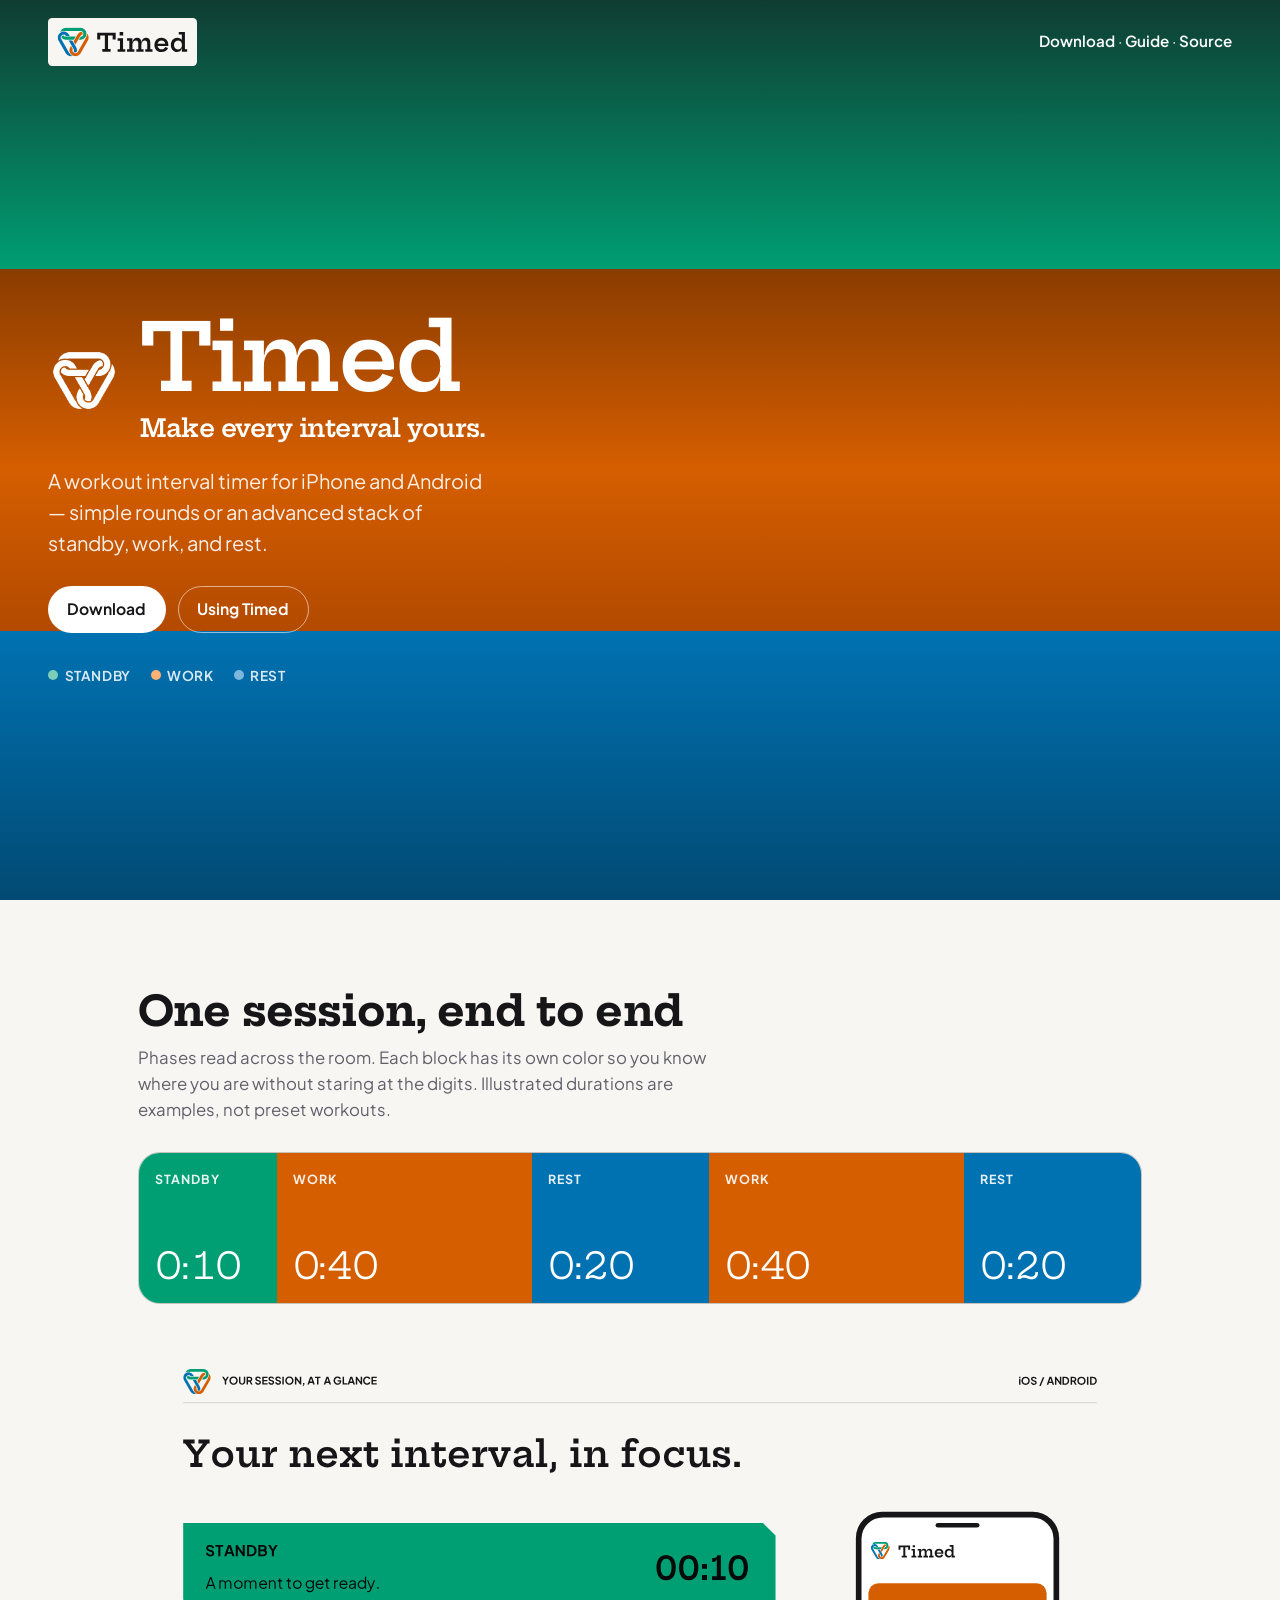
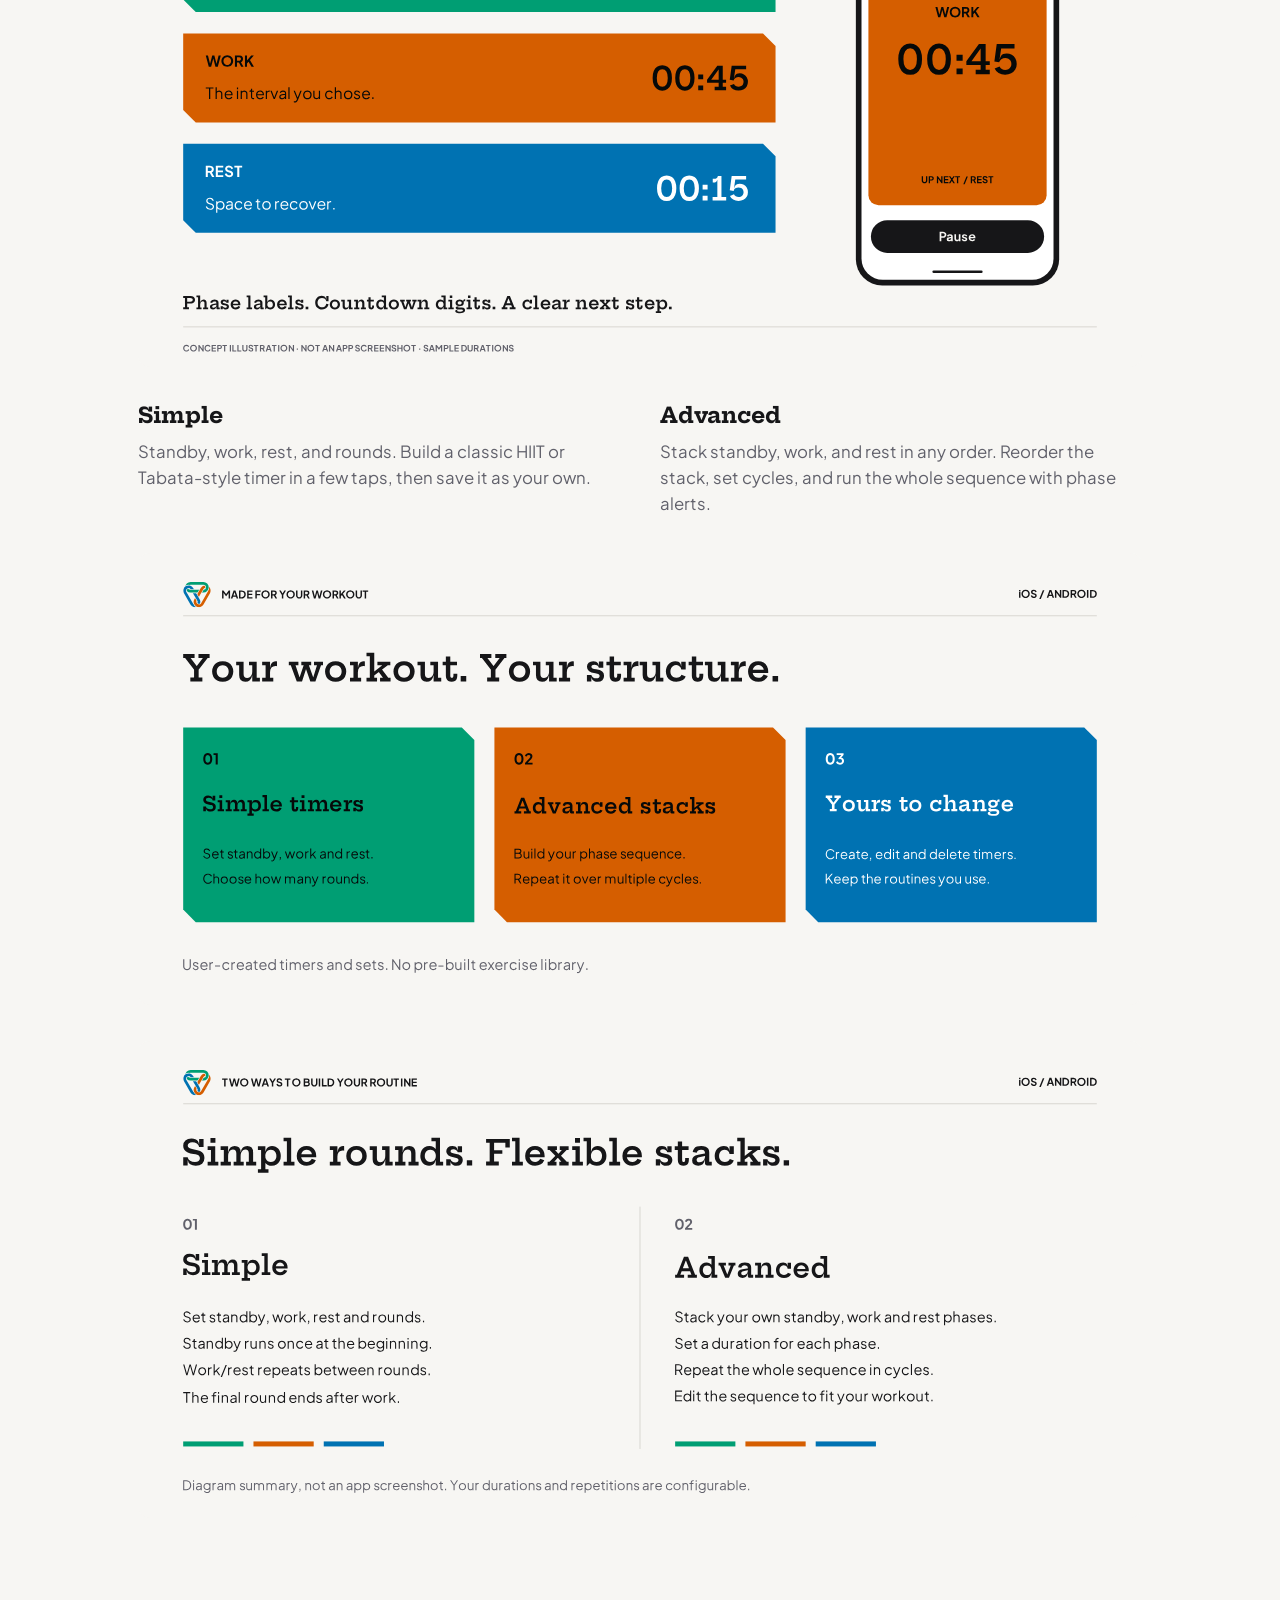
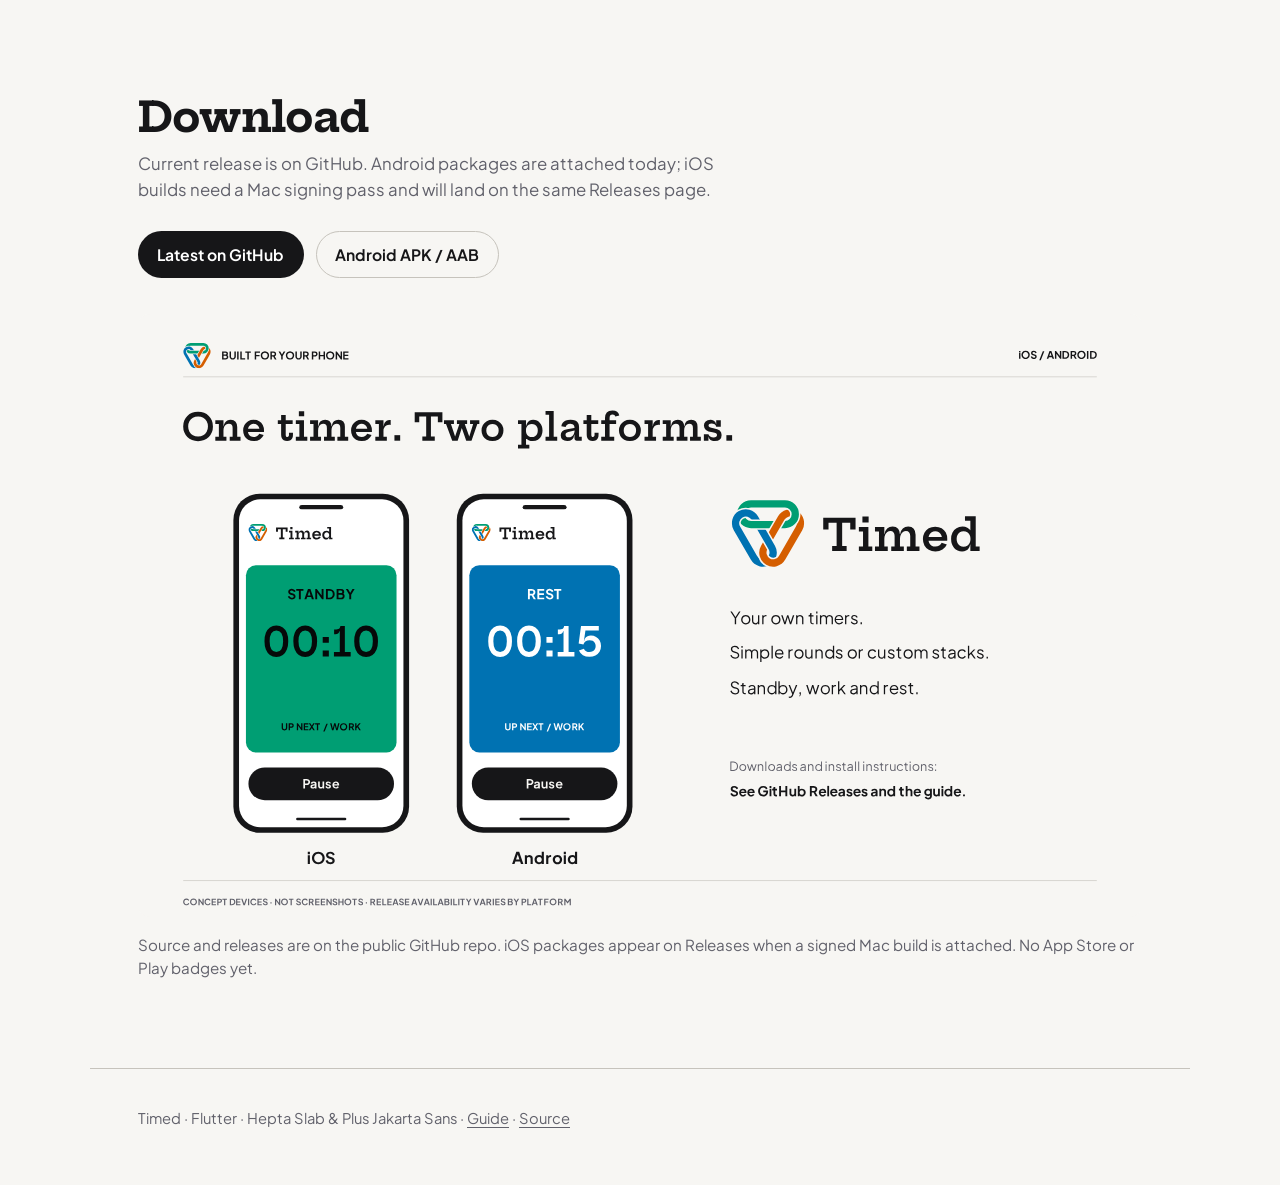
==== docs/index.html @ ea2c7af7 "Expand README and Pages with new session, run, and platform graphics. Refresh brand package assets a" ====
<!DOCTYPE html>
<html lang="en">
<head>
  <meta charset="utf-8" />
  <meta name="viewport" content="width=device-width, initial-scale=1" />
  <title>Timed — Workout interval timer</title>
  <meta name="description" content="Timed is a workout interval timer for iOS and Android. Simple and advanced timers with stacked standby, work, and rest — plus alert sounds." />
  <meta property="og:title" content="Timed — Workout interval timer" />
  <meta property="og:description" content="Make every interval yours. Simple and advanced interval timers with standby, work, and rest." />
  <meta property="og:type" content="website" />
  <meta property="og:url" content="https://nuclearfessel.github.io/Timed/" />
  <meta property="og:image" content="https://nuclearfessel.github.io/Timed/assets/timed/Graphics/social-card-light.png" />
  <meta name="twitter:card" content="summary_large_image" />
  <link rel="icon" href="assets/timed/Web/favicon.ico" sizes="any" />
  <link rel="icon" type="image/png" sizes="32x32" href="assets/timed/Web/favicon-32.png" />
  <link rel="icon" type="image/png" sizes="16x16" href="assets/timed/Web/favicon-16.png" />
  <link rel="apple-touch-icon" href="assets/timed/Web/favicon-180.png" />
  <link rel="preconnect" href="https://fonts.googleapis.com" />
  <link rel="preconnect" href="https://fonts.gstatic.com" crossorigin />
  <link href="https://fonts.googleapis.com/css2?family=Hepta+Slab:wght@500;600;700&family=Plus+Jakarta+Sans:wght@400;500;600;700&display=swap" rel="stylesheet" />
  <link rel="stylesheet" href="site.css" />
</head>
<body>
  <a class="skip" href="#main">Skip to content</a>

  <header class="hero" id="top">
    <div class="hero-bands" aria-hidden="true">
      <span class="standby"></span>
      <span class="work"></span>
      <span class="rest"></span>
    </div>

    <div class="topbar">
      <a class="timed-header-brand" href="./" aria-label="Timed home">
        <img src="assets/timed/Web/header-logo-on-color.svg" alt="Timed" width="160" height="48" />
      </a>
      <nav aria-label="Site">
        <a href="#download-heading">Download</a>
        &nbsp;·&nbsp;
        <a href="guide.html">Guide</a>
        &nbsp;·&nbsp;
        <a href="https://github.com/nuclearfessel/Timed">Source</a>
      </nav>
    </div>

    <div class="hero-core" id="main">
      <div class="hero-identity">
        <img class="hero-mark" src="assets/timed/Brand/timed-mark-white.png" alt="" width="72" height="72" />
        <div>
          <h1>Timed</h1>
          <p class="hero-tagline">Make every interval yours.</p>
        </div>
      </div>
      <p>A workout interval timer for iPhone and Android — simple rounds or an advanced stack of standby, work, and rest.</p>
      <div class="cta-row">
        <a class="btn btn-primary" href="https://github.com/nuclearfessel/Timed/releases/latest">Download</a>
        <a class="btn btn-ghost" href="guide.html">Using Timed</a>
      </div>
      <div class="phase-legend" aria-label="Phase colors">
        <span><i class="standby"></i>Standby</span>
        <span><i class="work"></i>Work</span>
        <span><i class="rest"></i>Rest</span>
      </div>
    </div>
  </header>

  <section class="section" aria-labelledby="session-heading">
    <h2 id="session-heading">One session, end to end</h2>
    <p class="lede">Phases read across the room. Each block has its own color so you know where you are without staring at the digits. Illustrated durations are examples, not preset workouts.</p>

    <div class="session-strip" role="img" aria-label="Example session: standby, work, rest, work, rest">
      <div class="standby">
        <span class="label">Standby</span>
        <span class="digits">0:10</span>
      </div>
      <div class="work">
        <span class="label">Work</span>
        <span class="digits">0:40</span>
      </div>
      <div class="rest">
        <span class="label">Rest</span>
        <span class="digits">0:20</span>
      </div>
      <div class="work">
        <span class="label">Work</span>
        <span class="digits">0:40</span>
      </div>
      <div class="rest">
        <span class="label">Rest</span>
        <span class="digits">0:20</span>
      </div>
    </div>

    <figure class="brand-figure">
      <picture>
        <source media="(prefers-color-scheme: dark)" srcset="assets/timed/Graphics/session-overview-dark.svg" />
        <img src="assets/timed/Graphics/session-overview-light.svg" alt="Illustrated standby, work and rest phases with a conceptual timer screen, not a screenshot." width="1600" height="900" />
      </picture>
    </figure>

    <div class="modes">
      <div>
        <h3>Simple</h3>
        <p>Standby, work, rest, and rounds. Build a classic HIIT or Tabata-style timer in a few taps, then save it as your own.</p>
      </div>
      <div>
        <h3>Advanced</h3>
        <p>Stack standby, work, and rest in any order. Reorder the stack, set cycles, and run the whole sequence with phase alerts.</p>
      </div>
    </div>

    <figure class="brand-figure">
      <picture>
        <source media="(prefers-color-scheme: dark)" srcset="assets/timed/Graphics/features-dark.svg" />
        <img src="assets/timed/Graphics/features-light.svg" alt="Simple timers, advanced stacks and user-created routines." width="1600" height="900" />
      </picture>
    </figure>

    <figure class="brand-figure">
      <picture>
        <source media="(prefers-color-scheme: dark)" srcset="assets/timed/Graphics/timer-types-dark.svg" />
        <img src="assets/timed/Graphics/timer-types-light.svg" alt="Simple rounds compared with flexible advanced phase stacks." width="1600" height="900" />
      </picture>
    </figure>
  </section>

  <section class="section" aria-labelledby="download-heading">
    <h2 id="download-heading">Download</h2>
    <p class="lede">Current release is on GitHub. Android packages are attached today; iOS builds need a Mac signing pass and will land on the same Releases page.</p>
    <div class="download-row">
      <a class="btn btn-ink" href="https://github.com/nuclearfessel/Timed/releases/latest">Latest on GitHub</a>
      <a class="btn btn-line" href="https://github.com/nuclearfessel/Timed/releases/latest">Android APK / AAB</a>
    </div>
    <figure class="brand-figure">
      <picture>
        <source media="(prefers-color-scheme: dark)" srcset="assets/timed/Graphics/mobile-platforms-dark.svg" />
        <img src="assets/timed/Graphics/mobile-platforms-light.svg" alt="Conceptual iOS and Android devices, not app screenshots or store badges." width="1600" height="900" />
      </picture>
    </figure>
    <p class="note">Source and releases are on the public GitHub repo. iOS packages appear on Releases when a signed Mac build is attached. No App Store or Play badges yet.</p>
  </section>

  <footer class="site-foot">
    <p>
      Timed · Flutter · Hepta Slab &amp; Plus Jakarta Sans ·
      <a href="guide.html">Guide</a> ·
      <a href="https://github.com/nuclearfessel/Timed">Source</a>
    </p>
  </footer>

  <a href="#top" id="back-to-top" class="back-to-top" hidden>Back to top</a>
  <script src="back-to-top.js" defer></script>
</body>
</html>
---- docs/site.css ----
:root {
  --bg: #f7f6f3;
  --ink: #161618;
  --mute: #61616b;
  --line: #c6c3bc;
  --paper: #ffffff;
  --standby: #009e73;
  --work: #d55e00;
  --rest: #0072b2;
  --band: 4.5rem;
  --font-display: "Hepta Slab", Georgia, serif;
  --font-body: "Plus Jakarta Sans", system-ui, sans-serif;
}

*,
*::before,
*::after {
  box-sizing: border-box;
}

html {
  scroll-behavior: smooth;
}

body {
  margin: 0;
  background: var(--bg);
  color: var(--ink);
  font-family: var(--font-body);
  font-size: 1.05rem;
  line-height: 1.55;
  -webkit-font-smoothing: antialiased;
}

a {
  color: var(--work);
  text-decoration-thickness: 1px;
  text-underline-offset: 0.18em;
}

a:hover {
  color: var(--ink);
}

img {
  max-width: 100%;
  display: block;
}

.skip {
  position: absolute;
  left: -999px;
  top: 0;
}

.skip:focus {
  left: 1rem;
  top: 1rem;
  z-index: 20;
  background: var(--paper);
  padding: 0.5rem 0.75rem;
}

/* —— Landing: phase-band hero (not card grids, not numbered steps) —— */

.hero {
  min-height: 100svh;
  display: grid;
  grid-template-rows: auto 1fr;
  position: relative;
  isolation: isolate;
  overflow: hidden;
}

.hero-bands {
  position: absolute;
  inset: 0;
  z-index: -1;
  display: grid;
  grid-template-rows: 1fr 1.35fr 1fr;
}

.hero-bands span {
  display: block;
}

.hero-bands .standby {
  background: linear-gradient(180deg, #0f3d32 0%, var(--standby) 100%);
}

.hero-bands .work {
  background: linear-gradient(180deg, #8a3c00 0%, var(--work) 55%, #b34a00 100%);
}

.hero-bands .rest {
  background: linear-gradient(180deg, var(--rest) 0%, #024a73 100%);
}

/* Shared site chrome — same size and top inset on home + guide */
.topbar {
  display: flex;
  align-items: center;
  justify-content: space-between;
  gap: 1rem;
  box-sizing: border-box;
  min-height: 3.75rem;
  padding: 1.1rem clamp(1.25rem, 4vw, 3rem);
  color: #fff;
}

.topbar a {
  color: #fff;
  text-decoration: none;
  font-family: var(--font-body);
  font-weight: 600;
  font-size: 0.95rem;
  line-height: 1.2;
}

.topbar a:hover {
  text-decoration: underline;
  color: #fff;
}

.topbar nav {
  display: flex;
  align-items: center;
  gap: 0;
  font-size: 0.95rem;
  line-height: 1.2;
}

.brand-mark {
  font-family: var(--font-display);
  font-weight: 600;
  font-size: 1.35rem;
  line-height: 1.2;
  letter-spacing: -0.02em;
}

.timed-header-brand {
  display: inline-flex;
  flex-shrink: 0;
  color: inherit;
  text-decoration: none;
}

.timed-header-brand img {
  display: block;
  height: 48px;
  width: auto;
  max-width: min(52vw, 200px);
}

.timed-header-brand:hover {
  text-decoration: none;
  opacity: 1;
}

.hero-core {
  display: flex;
  flex-direction: column;
  justify-content: center;
  padding: clamp(2rem, 8vh, 5rem) clamp(1.25rem, 4vw, 3rem) 3.5rem;
  color: #fff;
  max-width: 44rem;
}

.hero-identity {
  display: flex;
  align-items: center;
  gap: 1rem 1.25rem;
  flex-wrap: wrap;
}

.hero-mark {
  width: clamp(3.5rem, 10vw, 4.5rem);
  height: auto;
  flex-shrink: 0;
}

.hero-core h1 {
  margin: 0;
  font-family: var(--font-display);
  font-weight: 600;
  font-size: clamp(3.2rem, 11vw, 5.8rem);
  line-height: 0.95;
  letter-spacing: -0.03em;
}

.hero-tagline {
  margin: 0.45rem 0 0 !important;
  font-family: var(--font-display);
  font-weight: 600;
  font-size: clamp(1.15rem, 2.8vw, 1.55rem) !important;
  letter-spacing: -0.02em;
  color: #fff !important;
  max-width: none !important;
}

.hero-core > p {
  margin: 1.1rem 0 0;
  font-size: clamp(1.05rem, 2.4vw, 1.25rem);
  max-width: 28rem;
  color: rgba(255, 255, 255, 0.9);
}

.brand-figure {
  margin: 2.25rem 0 0;
  padding: 0;
}

.brand-figure img {
  width: 100%;
  height: auto;
  border-radius: 12px;
}

.cta-row {
  display: flex;
  flex-wrap: wrap;
  gap: 0.75rem;
  margin-top: 1.75rem;
}

.btn {
  display: inline-flex;
  align-items: center;
  justify-content: center;
  min-height: 2.85rem;
  padding: 0.65rem 1.15rem;
  border-radius: 999px;
  border: 1.5px solid transparent;
  font-family: var(--font-body);
  font-weight: 650;
  font-size: 0.98rem;
  text-decoration: none;
  cursor: pointer;
}

.btn-primary {
  background: #fff;
  color: var(--ink);
}

.btn-primary:hover {
  background: #f0eeea;
  color: var(--ink);
}

.btn-ghost {
  background: transparent;
  color: #fff;
  border-color: rgba(255, 255, 255, 0.55);
}

.btn-ghost:hover {
  background: rgba(255, 255, 255, 0.12);
  color: #fff;
}

.phase-legend {
  display: flex;
  flex-wrap: wrap;
  gap: 0.85rem 1.25rem;
  margin-top: 2rem;
  font-size: 0.85rem;
  letter-spacing: 0.04em;
  text-transform: uppercase;
  font-weight: 650;
  color: rgba(255, 255, 255, 0.85);
}

.phase-legend i {
  display: inline-block;
  width: 0.65rem;
  height: 0.65rem;
  border-radius: 999px;
  margin-right: 0.4rem;
  vertical-align: 0.05em;
}

.phase-legend .standby {
  background: #7dceb8;
}

.phase-legend .work {
  background: #ffb074;
}

.phase-legend .rest {
  background: #7eb7de;
}

/* —— Session strip (one composition, not cards) —— */

.section {
  padding: clamp(3rem, 8vw, 5.5rem) clamp(1.25rem, 4vw, 3rem);
  max-width: 1100px;
  margin: 0 auto;
}

.section h2 {
  margin: 0 0 0.6rem;
  font-family: var(--font-display);
  font-size: clamp(1.8rem, 4vw, 2.6rem);
  letter-spacing: -0.02em;
  line-height: 1.15;
}

.section .lede {
  margin: 0 0 1.75rem;
  color: var(--mute);
  max-width: 36rem;
}

.session-strip {
  display: grid;
  grid-template-columns: 0.7fr 1.3fr 0.9fr 1.3fr 0.9fr;
  min-height: 9.5rem;
  border-radius: 1.35rem;
  overflow: hidden;
  border: 1px solid var(--line);
}

.session-strip > div {
  padding: 1.1rem 1rem;
  color: #fff;
  display: flex;
  flex-direction: column;
  justify-content: space-between;
  gap: 1rem;
}

.session-strip .label {
  font-size: 0.78rem;
  letter-spacing: 0.08em;
  text-transform: uppercase;
  font-weight: 700;
  opacity: 0.9;
}

.session-strip .digits {
  font-family: var(--font-display);
  font-size: clamp(1.6rem, 4vw, 2.3rem);
  font-variant-numeric: tabular-nums;
  letter-spacing: -0.03em;
  line-height: 1;
}

.session-strip .standby {
  background: var(--standby);
}

.session-strip .work {
  background: var(--work);
}

.session-strip .rest {
  background: var(--rest);
}

.modes {
  display: grid;
  gap: 1.25rem;
  margin-top: 2rem;
}

@media (min-width: 800px) {
  .modes {
    grid-template-columns: 1fr 1fr;
    gap: 2.5rem;
  }
}

.modes h3 {
  margin: 0 0 0.4rem;
  font-family: var(--font-display);
  font-size: 1.35rem;
}

.modes p {
  margin: 0;
  color: var(--mute);
}

.download-row {
  display: flex;
  flex-wrap: wrap;
  gap: 0.75rem;
  margin-top: 1.25rem;
}

.btn-ink {
  background: var(--ink);
  color: #fff;
}

.btn-ink:hover {
  background: #2a2a30;
  color: #fff;
}

.btn-line {
  background: transparent;
  color: var(--ink);
  border-color: var(--line);
}

.btn-line:hover {
  border-color: var(--ink);
  color: var(--ink);
}

.note {
  margin: 1rem 0 0;
  color: var(--mute);
  font-size: 0.95rem;
}

footer.site-foot {
  border-top: 1px solid var(--line);
  padding: 1.5rem clamp(1.25rem, 4vw, 3rem) 2.5rem;
  color: var(--mute);
  font-size: 0.92rem;
  max-width: 1100px;
  margin: 0 auto;
}

footer.site-foot a {
  color: var(--mute);
}

footer.site-foot a:hover {
  color: var(--ink);
}

@media (max-width: 720px) {
  .session-strip {
    grid-template-columns: 1fr;
  }
}

/* —— Guide —— */

.guide-page {
  background:
    radial-gradient(ellipse 80% 40% at 10% 20%, color-mix(in srgb, var(--standby) 12%, transparent), transparent 60%),
    radial-gradient(ellipse 70% 35% at 90% 55%, color-mix(in srgb, var(--work) 10%, transparent), transparent 55%),
    radial-gradient(ellipse 60% 30% at 20% 90%, color-mix(in srgb, var(--rest) 12%, transparent), transparent 50%),
    var(--bg);
}

.guide-hero {
  position: relative;
  isolation: isolate;
  overflow: hidden;
  color: #fff;
  min-height: clamp(16rem, 38vh, 22rem);
  display: grid;
  grid-template-rows: auto 1fr;
}

.guide-hero-bands {
  position: absolute;
  inset: 0;
  z-index: -1;
  display: grid;
  grid-template-columns: 1fr 1.25fr 1fr;
}

.guide-hero-bands span {
  display: block;
}

.guide-hero-bands .standby {
  background: linear-gradient(180deg, #0f3d32 0%, var(--standby) 100%);
}

.guide-hero-bands .work {
  background: linear-gradient(180deg, #8a3c00 0%, var(--work) 55%, #b34a00 100%);
}

.guide-hero-bands .rest {
  background: linear-gradient(180deg, var(--rest) 0%, #024a73 100%);
}

.guide-hero-core {
  display: flex;
  flex-direction: column;
  align-items: center;
  justify-content: flex-end;
  text-align: center;
  padding: 1.5rem clamp(1.25rem, 4vw, 3rem) 2.25rem;
  width: 100%;
}

.guide-kicker {
  margin: 0 0 0.35rem;
  font-size: 0.8rem;
  letter-spacing: 0.12em;
  text-transform: uppercase;
  font-weight: 700;
  color: rgba(255, 255, 255, 0.8);
}

.guide-hero-core h1 {
  margin: 0;
  font-family: var(--font-display);
  font-size: clamp(2.4rem, 7vw, 3.6rem);
  letter-spacing: -0.03em;
  line-height: 1.05;
}

.guide-hero-core > p {
  margin: 0.75rem auto 0;
  color: rgba(255, 255, 255, 0.9);
  font-size: 1.05rem;
  max-width: 34rem;
}

.guide-hero-core .phase-legend {
  margin-top: 1.25rem;
  justify-content: center;
}

.guide-wrap {
  max-width: 42rem;
  margin: 0 auto;
  padding: 1.75rem clamp(1.25rem, 4vw, 2rem) 4rem;
}

.jump {
  display: flex;
  flex-wrap: wrap;
  gap: 0.5rem;
  margin: 0 0 2rem;
}

.jump a {
  text-decoration: none;
  border: 1.5px solid transparent;
  border-radius: 999px;
  padding: 0.4rem 0.85rem;
  font-size: 0.88rem;
  font-weight: 650;
  color: #fff;
}

.jump-standby {
  background: var(--standby);
}

.jump-work {
  background: var(--work);
}

.jump-rest {
  background: var(--rest);
}

.jump a:hover {
  filter: brightness(1.08);
  color: #fff;
  box-shadow: 0 6px 18px color-mix(in srgb, currentColor 25%, transparent);
}

.guide-wrap section {
  margin: 0 0 1.5rem;
  padding: 1.15rem 1.2rem 1.25rem 1.15rem;
  border-radius: 1.15rem;
  border: 1px solid var(--line);
  border-left-width: 6px;
  background: color-mix(in srgb, var(--paper) 86%, transparent);
  box-shadow: 0 10px 28px color-mix(in srgb, var(--ink) 4%, transparent);
}

.guide-wrap section.standby {
  border-left-color: var(--standby);
  background:
    linear-gradient(135deg, color-mix(in srgb, var(--standby) 10%, transparent), transparent 42%),
    color-mix(in srgb, var(--paper) 90%, transparent);
}

.guide-wrap section.work {
  border-left-color: var(--work);
  background:
    linear-gradient(135deg, color-mix(in srgb, var(--work) 11%, transparent), transparent 42%),
    color-mix(in srgb, var(--paper) 90%, transparent);
}

.guide-wrap section.rest {
  border-left-color: var(--rest);
  background:
    linear-gradient(135deg, color-mix(in srgb, var(--rest) 11%, transparent), transparent 42%),
    color-mix(in srgb, var(--paper) 90%, transparent);
}

.section-phase {
  margin: 0 0 0.35rem;
  font-size: 0.72rem;
  letter-spacing: 0.14em;
  text-transform: uppercase;
  font-weight: 750;
}

.guide-wrap section.standby .section-phase {
  color: var(--standby);
}

.guide-wrap section.work .section-phase {
  color: var(--work);
}

.guide-wrap section.rest .section-phase {
  color: var(--rest);
}

.guide-wrap h2 {
  margin: 0 0 0.65rem;
  font-family: var(--font-display);
  font-size: 1.65rem;
  letter-spacing: -0.02em;
}

.guide-wrap h3 {
  margin: 1.35rem 0 0.45rem;
  font-family: var(--font-display);
  font-size: 1.15rem;
}

.guide-wrap p,
.guide-wrap li {
  color: color-mix(in srgb, var(--ink) 88%, var(--mute));
}

.guide-wrap ol,
.guide-wrap ul {
  padding-left: 1.2rem;
}

.guide-wrap li + li {
  margin-top: 0.35rem;
}

.phase-list {
  list-style: none;
  padding-left: 0;
}

.phase-list li {
  display: flex;
  align-items: flex-start;
  gap: 0.55rem;
}

.swatch {
  width: 0.7rem;
  height: 0.7rem;
  border-radius: 999px;
  margin-top: 0.45rem;
  flex: 0 0 auto;
}

.swatch.standby {
  background: var(--standby);
}

.swatch.work {
  background: var(--work);
}

.swatch.rest {
  background: var(--rest);
}

.mini-strip {
  display: grid;
  grid-template-columns: repeat(4, 1fr);
  gap: 0.4rem;
  margin-top: 1.1rem;
}

.mini-strip span {
  display: flex;
  align-items: center;
  justify-content: center;
  min-height: 2.6rem;
  border-radius: 999px;
  color: #fff;
  font-size: 0.78rem;
  font-weight: 700;
  letter-spacing: 0.04em;
  text-transform: uppercase;
}

.mini-strip .standby {
  background: var(--standby);
}

.mini-strip .work {
  background: var(--work);
}

.mini-strip .rest {
  background: var(--rest);
}

.guide-wrap code {
  font-family: ui-monospace, SFMono-Regular, Menlo, Consolas, monospace;
  font-size: 0.92em;
  background: color-mix(in srgb, var(--paper) 70%, var(--line));
  padding: 0.1em 0.35em;
  border-radius: 0.3em;
}

.guide-foot {
  border-top-color: color-mix(in srgb, var(--work) 25%, var(--line));
}

/* —— Back to top (home + guide) —— */

.back-to-top {
  position: fixed;
  right: 1.25rem;
  bottom: 1.25rem;
  z-index: 1000;
  display: none;
  align-items: center;
  justify-content: center;
  min-height: 2.85rem;
  max-width: calc(100vw - 2rem);
  padding: 0.6rem 1.05rem;
  border: 2px solid var(--work);
  border-radius: 999px;
  background: var(--ink);
  color: #fff;
  text-decoration: none;
  font-family: var(--font-body);
  font-size: 0.88rem;
  font-weight: 700;
  letter-spacing: 0.02em;
  white-space: nowrap;
  box-shadow: 0 10px 28px rgba(22, 22, 24, 0.28);
}

.back-to-top[hidden] {
  display: none !important;
}

.back-to-top.is-visible {
  display: inline-flex;
}

.back-to-top:hover,
.back-to-top:focus-visible {
  background: var(--work);
  border-color: var(--work);
  color: #fff;
}

@media (max-width: 560px) {
  .guide-hero-bands {
    grid-template-columns: 1fr;
    grid-template-rows: 1fr 1.2fr 1fr;
  }

  .mini-strip {
    grid-template-columns: 1fr 1fr;
  }
}

@media (prefers-reduced-motion: reduce) {
  html {
    scroll-behavior: auto;
  }
}
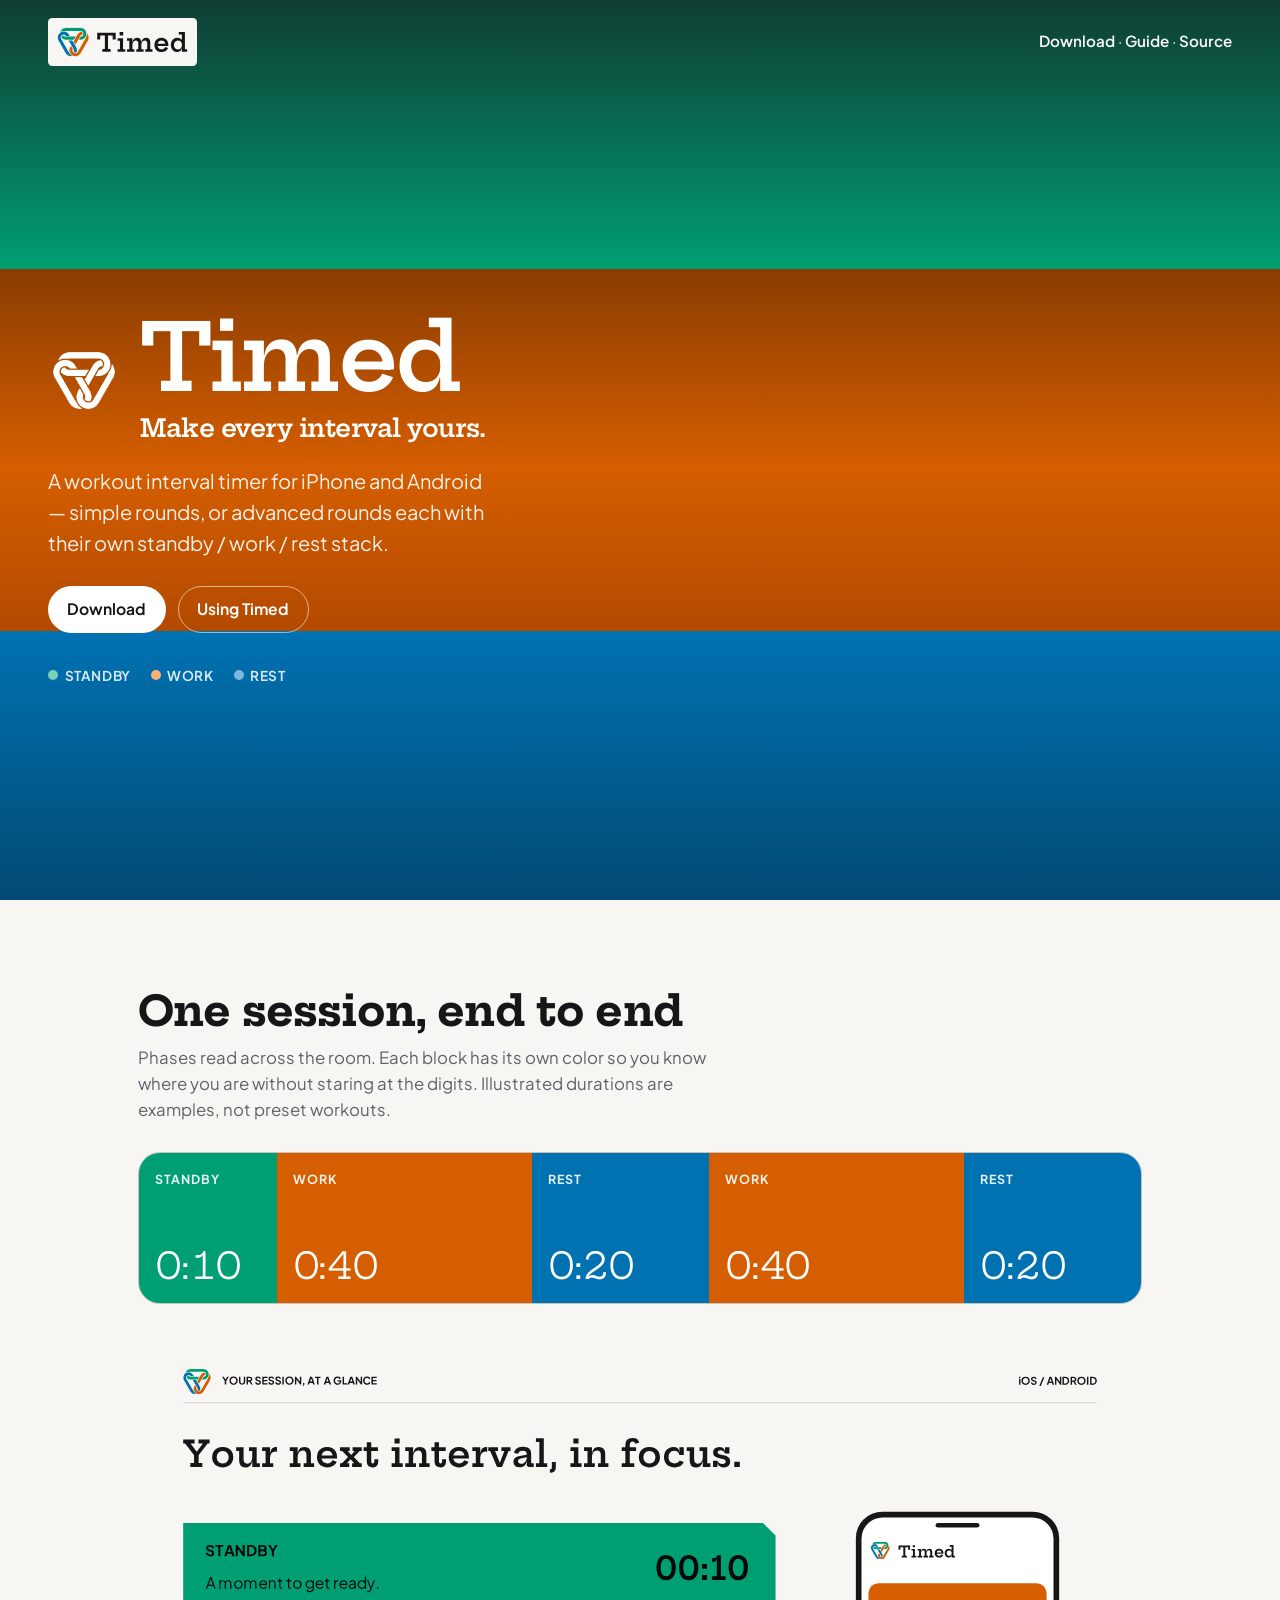
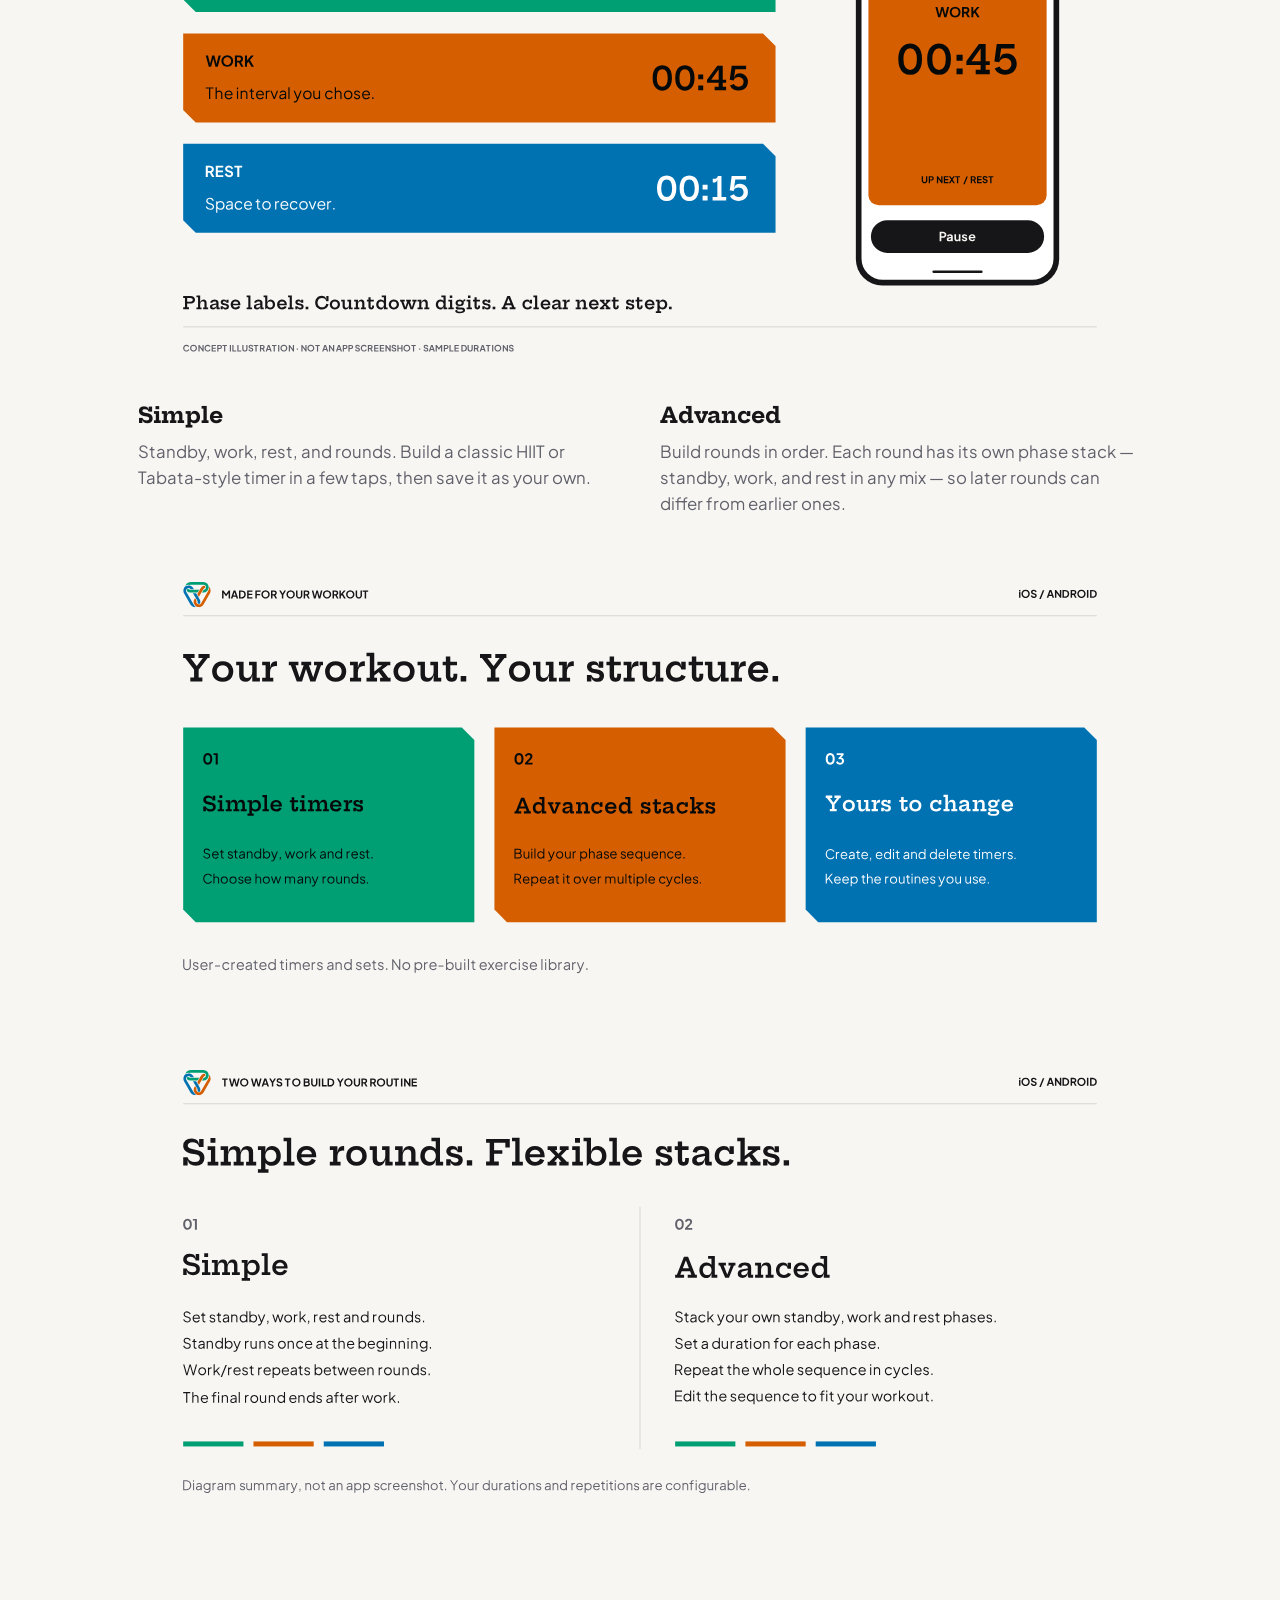
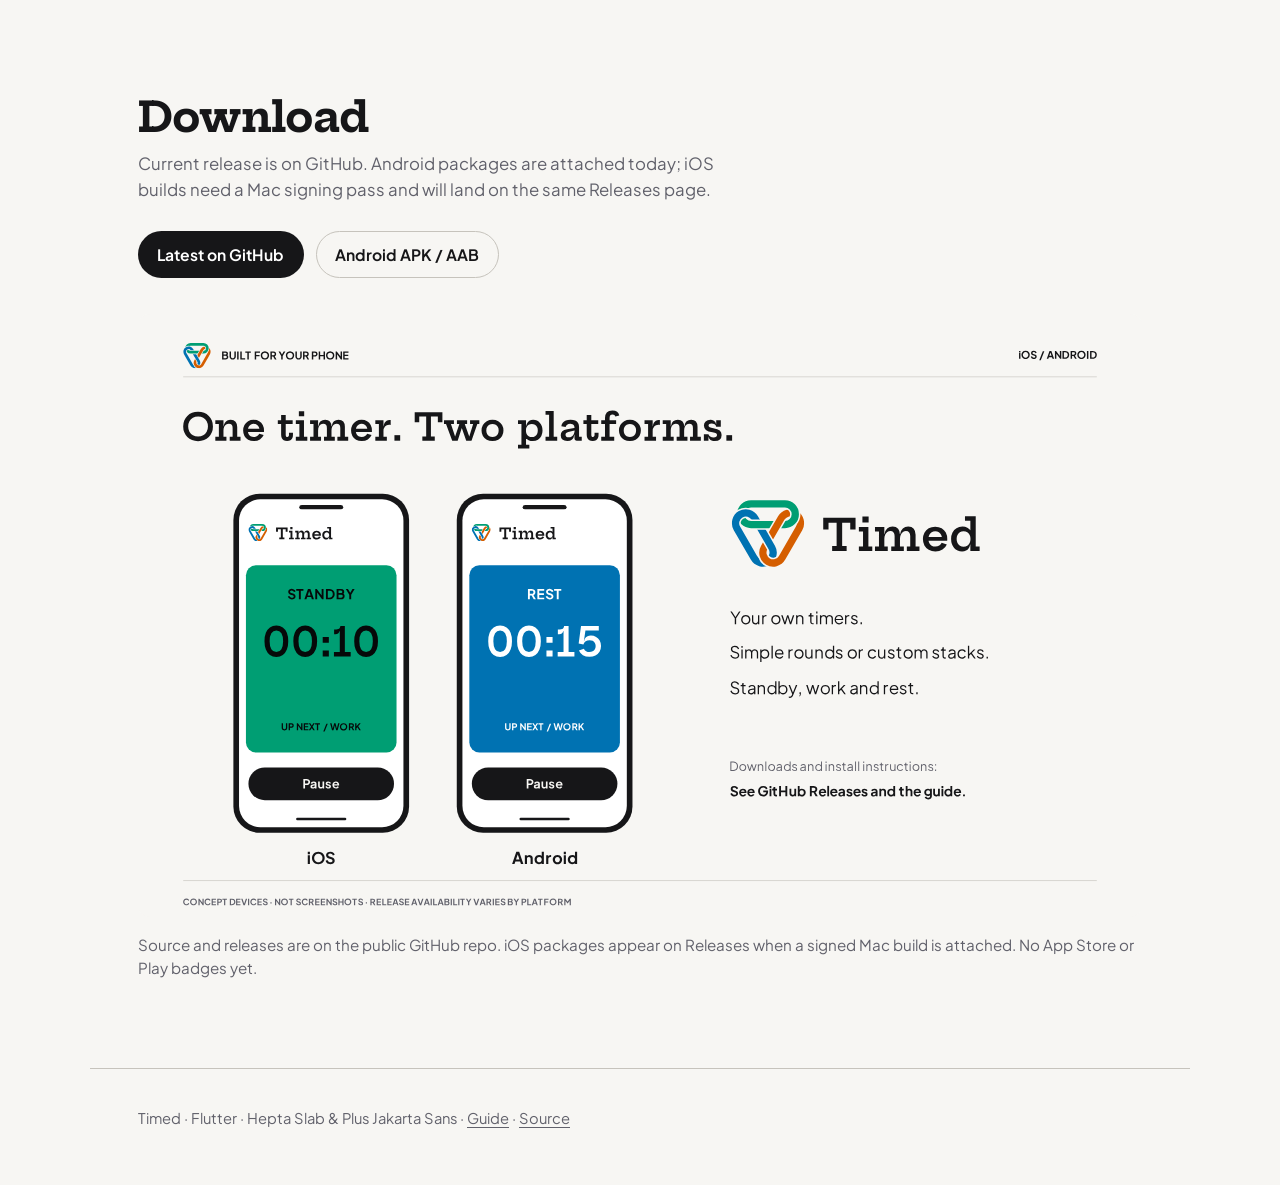
==== commit 5f4a15ac: "Add per-round advanced stacks and fix the run screen split layout. Advanced timers use rounds with t" ====
--- a/docs/index.html
+++ b/docs/index.html
@@ -4,9 +4,9 @@
   <meta charset="utf-8" />
   <meta name="viewport" content="width=device-width, initial-scale=1" />
   <title>Timed — Workout interval timer</title>
-  <meta name="description" content="Timed is a workout interval timer for iOS and Android. Simple and advanced timers with stacked standby, work, and rest — plus alert sounds." />
+  <meta name="description" content="Timed is a workout interval timer for iOS and Android. Simple rounds, or advanced rounds each with their own standby, work, and rest stack — plus alert sounds." />
   <meta property="og:title" content="Timed — Workout interval timer" />
-  <meta property="og:description" content="Make every interval yours. Simple and advanced interval timers with standby, work, and rest." />
+  <meta property="og:description" content="Make every interval yours. Simple rounds or advanced rounds with their own phase stacks." />
   <meta property="og:type" content="website" />
   <meta property="og:url" content="https://nuclearfessel.github.io/Timed/" />
   <meta property="og:image" content="https://nuclearfessel.github.io/Timed/assets/timed/Graphics/social-card-light.png" />
@@ -51,7 +51,7 @@
           <p class="hero-tagline">Make every interval yours.</p>
         </div>
       </div>
-      <p>A workout interval timer for iPhone and Android — simple rounds or an advanced stack of standby, work, and rest.</p>
+      <p>A workout interval timer for iPhone and Android — simple rounds, or advanced rounds each with their own standby / work / rest stack.</p>
       <div class="cta-row">
         <a class="btn btn-primary" href="https://github.com/nuclearfessel/Timed/releases/latest">Download</a>
         <a class="btn btn-ghost" href="guide.html">Using Timed</a>
@@ -105,7 +105,7 @@
       </div>
       <div>
         <h3>Advanced</h3>
-        <p>Stack standby, work, and rest in any order. Reorder the stack, set cycles, and run the whole sequence with phase alerts.</p>
+        <p>Build rounds in order. Each round has its own phase stack — standby, work, and rest in any mix — so later rounds can differ from earlier ones.</p>
       </div>
     </div>
 
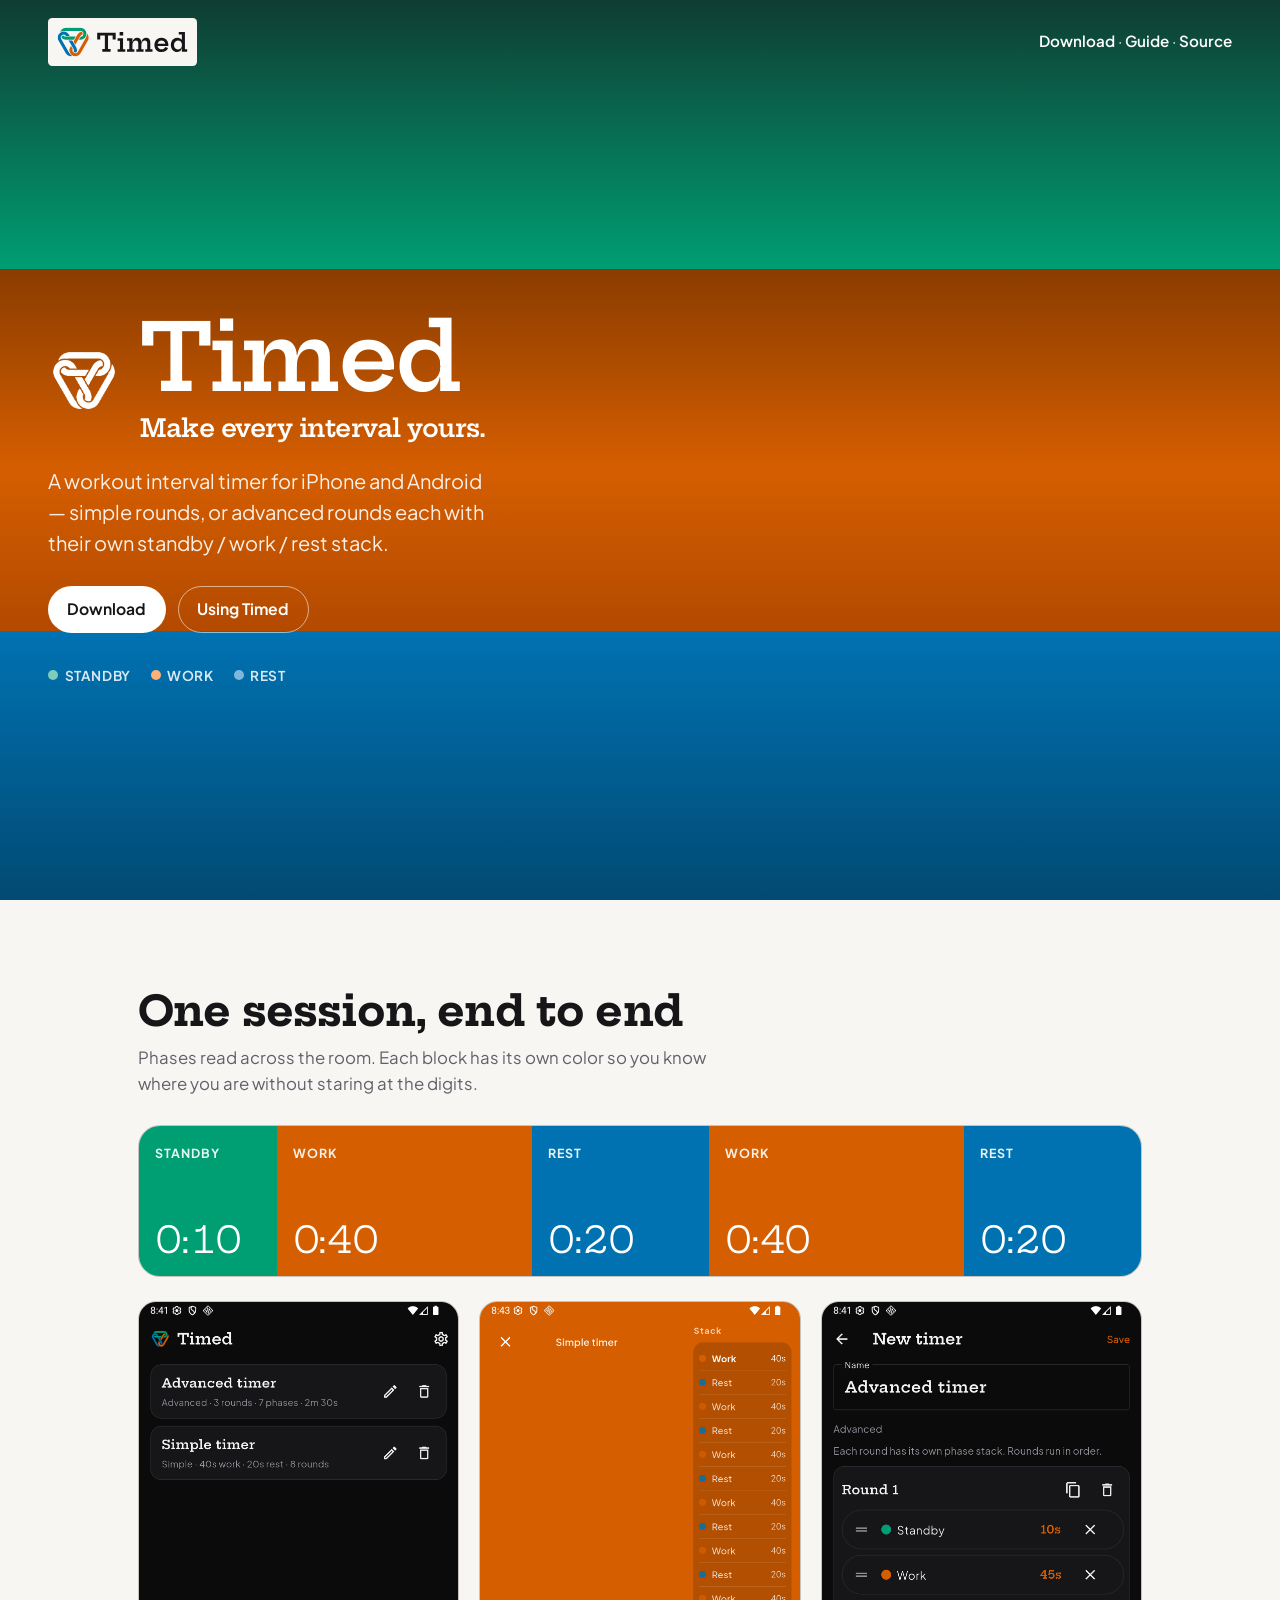
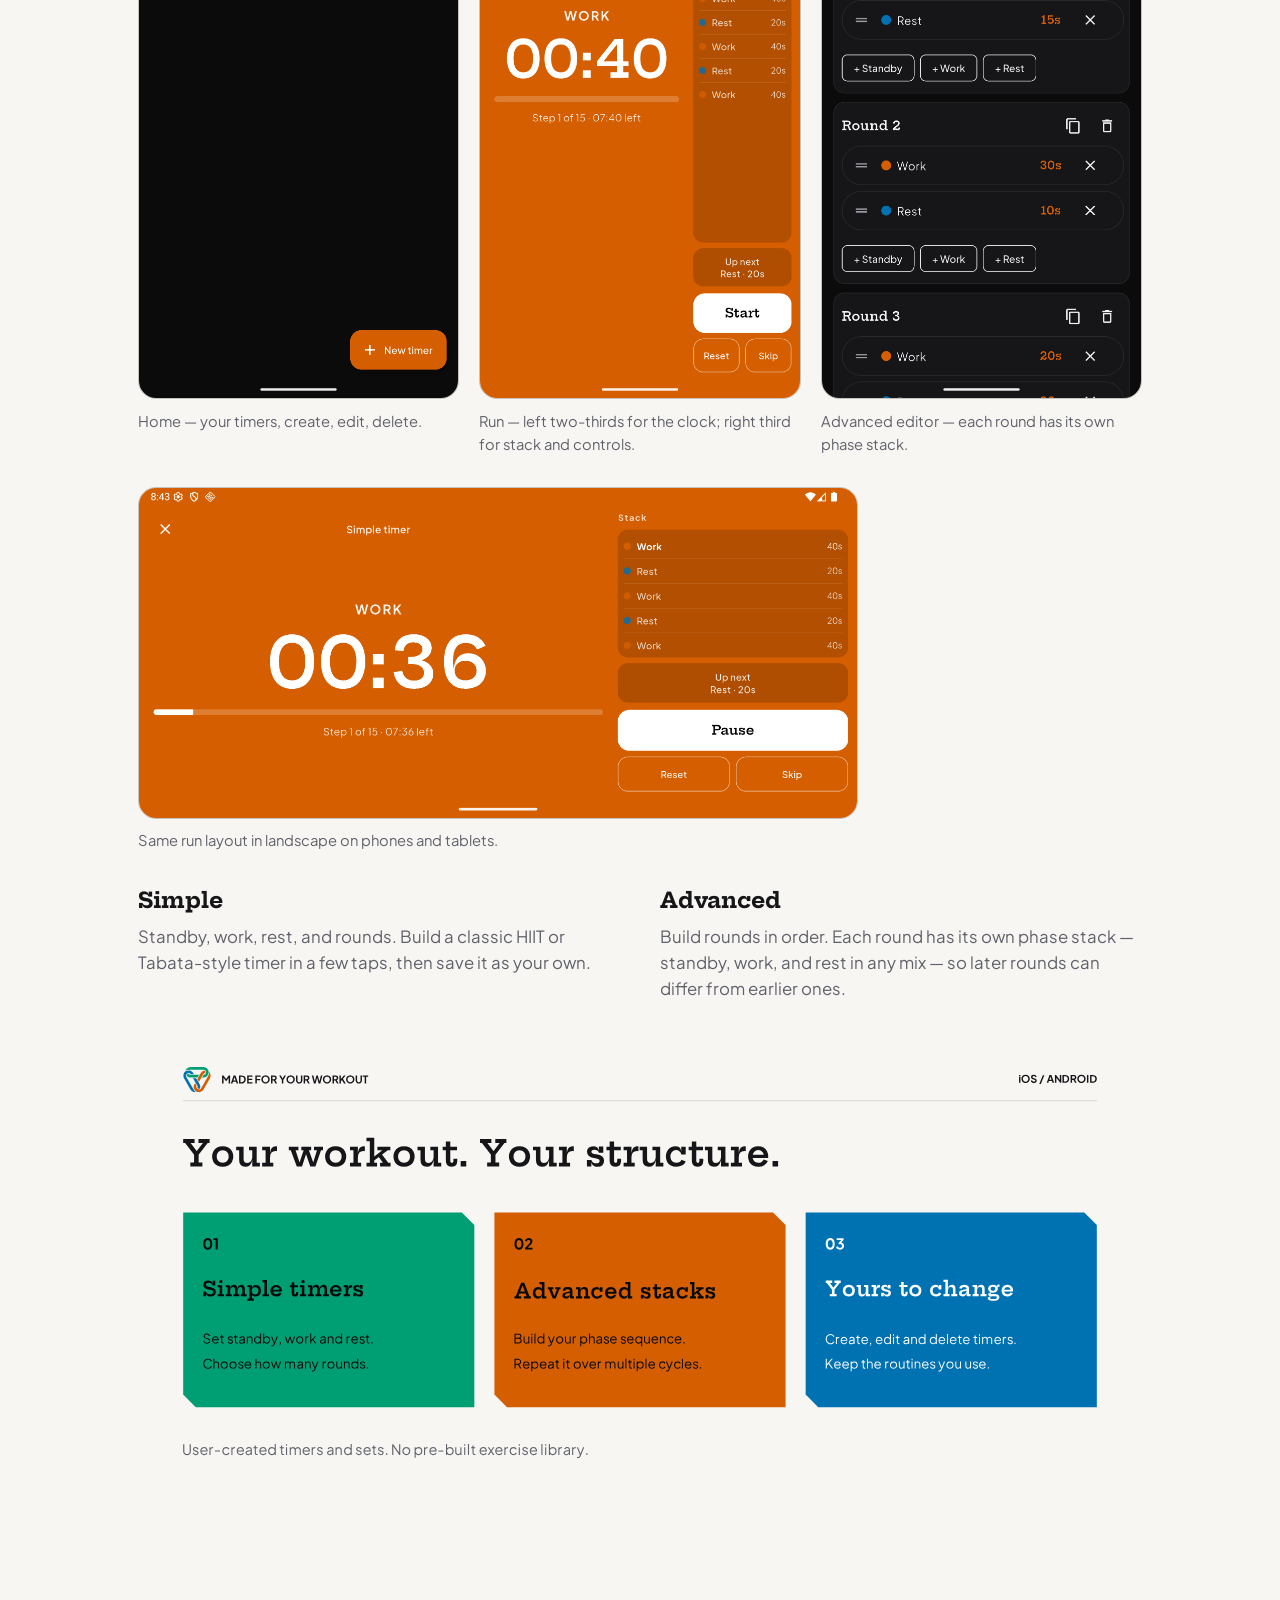
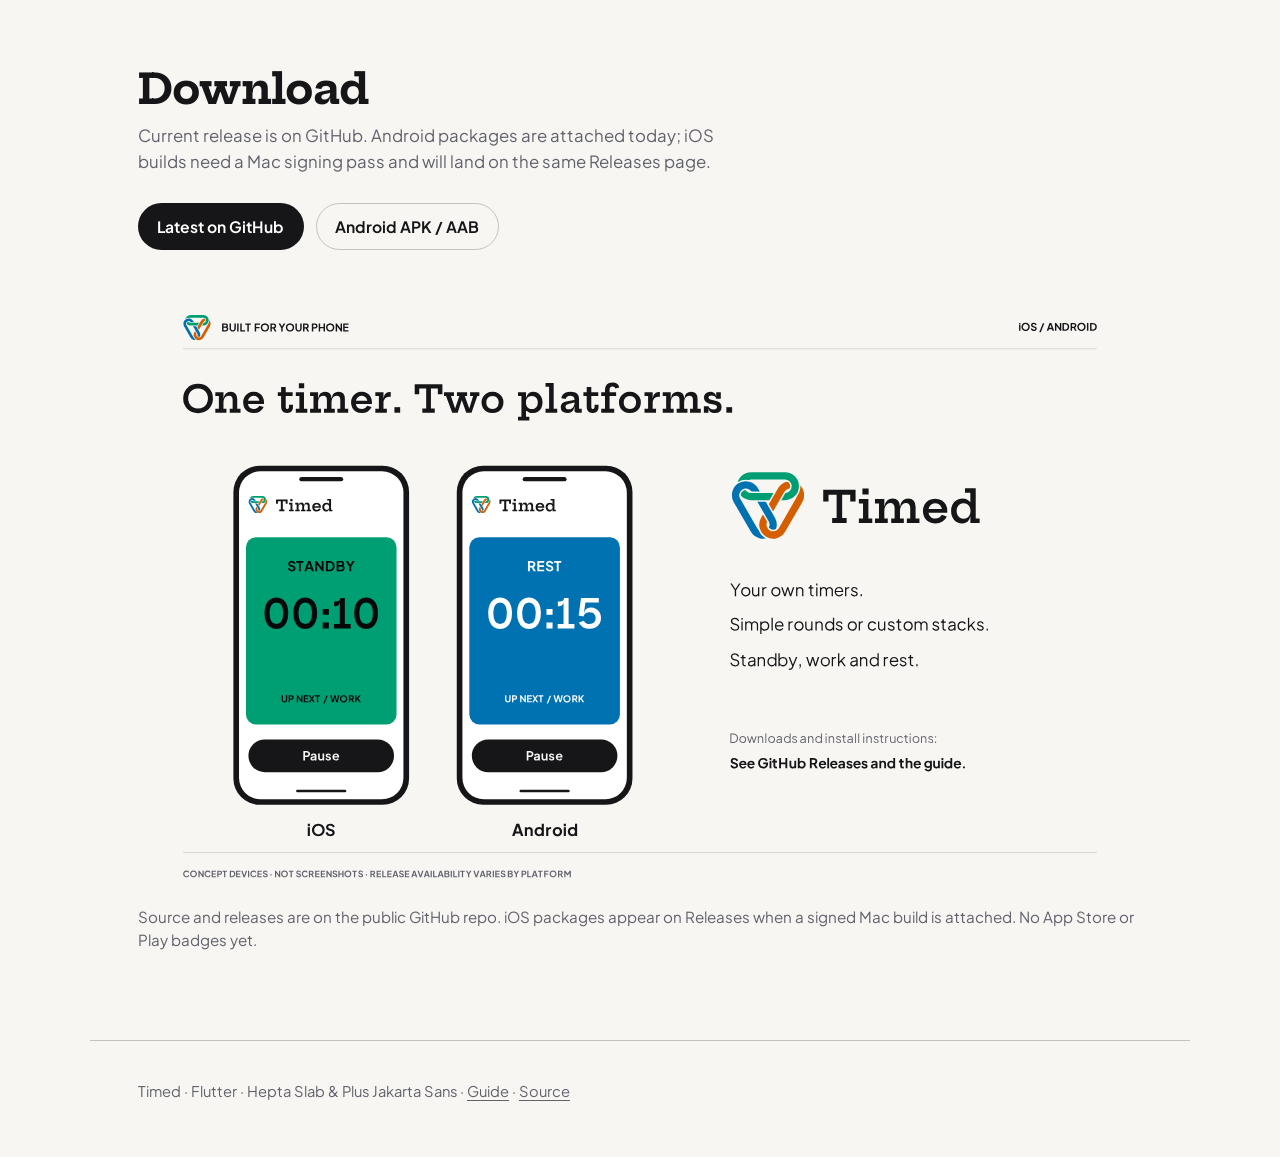
==== commit 0bcfbb44: "Add app screenshots to README, Pages home, and guide. Capture home, editors, settings, and run layou" ====
--- a/docs/index.html
+++ b/docs/index.html
@@ -66,7 +66,7 @@
 
   <section class="section" aria-labelledby="session-heading">
     <h2 id="session-heading">One session, end to end</h2>
-    <p class="lede">Phases read across the room. Each block has its own color so you know where you are without staring at the digits. Illustrated durations are examples, not preset workouts.</p>
+    <p class="lede">Phases read across the room. Each block has its own color so you know where you are without staring at the digits.</p>
 
     <div class="session-strip" role="img" aria-label="Example session: standby, work, rest, work, rest">
       <div class="standby">
@@ -91,11 +91,24 @@
       </div>
     </div>
 
-    <figure class="brand-figure">
-      <picture>
-        <source media="(prefers-color-scheme: dark)" srcset="assets/timed/Graphics/session-overview-dark.svg" />
-        <img src="assets/timed/Graphics/session-overview-light.svg" alt="Illustrated standby, work and rest phases with a conceptual timer screen, not a screenshot." width="1600" height="900" />
-      </picture>
+    <div class="shot-row">
+      <figure class="shot-figure">
+        <img src="assets/timed/Screenshots/01-home.png" alt="Timed home screen listing simple and advanced timers." width="360" height="780" />
+        <figcaption>Home — your timers, create, edit, delete.</figcaption>
+      </figure>
+      <figure class="shot-figure">
+        <img src="assets/timed/Screenshots/02-run-portrait.png" alt="Run screen in portrait with phase color, large digits, stack list, and controls." width="360" height="780" />
+        <figcaption>Run — left two-thirds for the clock; right third for stack and controls.</figcaption>
+      </figure>
+      <figure class="shot-figure">
+        <img src="assets/timed/Screenshots/06-editor-advanced.png" alt="Advanced timer editor with multiple rounds and phase stacks." width="360" height="780" />
+        <figcaption>Advanced editor — each round has its own phase stack.</figcaption>
+      </figure>
+    </div>
+
+    <figure class="shot-figure shot-wide">
+      <img src="assets/timed/Screenshots/08-run-landscape.png" alt="Run screen in landscape with the same two-thirds and one-third layout." width="720" height="360" />
+      <figcaption>Same run layout in landscape on phones and tablets.</figcaption>
     </figure>
 
     <div class="modes">
@@ -113,13 +126,6 @@
       <picture>
         <source media="(prefers-color-scheme: dark)" srcset="assets/timed/Graphics/features-dark.svg" />
         <img src="assets/timed/Graphics/features-light.svg" alt="Simple timers, advanced stacks and user-created routines." width="1600" height="900" />
-      </picture>
-    </figure>
-
-    <figure class="brand-figure">
-      <picture>
-        <source media="(prefers-color-scheme: dark)" srcset="assets/timed/Graphics/timer-types-dark.svg" />
-        <img src="assets/timed/Graphics/timer-types-light.svg" alt="Simple rounds compared with flexible advanced phase stacks." width="1600" height="900" />
       </picture>
     </figure>
   </section>
--- a/docs/site.css
+++ b/docs/site.css
@@ -214,6 +214,43 @@
   width: 100%;
   height: auto;
   border-radius: 12px;
+}
+
+.shot-figure {
+  margin: 2rem 0 0;
+  padding: 0;
+}
+
+.shot-figure img {
+  width: 100%;
+  max-width: 360px;
+  height: auto;
+  border-radius: 18px;
+  border: 1px solid var(--line);
+  background: #111;
+}
+
+.shot-figure.shot-wide img {
+  max-width: 720px;
+}
+
+.shot-figure figcaption {
+  margin-top: 0.65rem;
+  font-size: 0.92rem;
+  color: var(--mute);
+  max-width: 36rem;
+}
+
+.shot-row {
+  display: flex;
+  flex-wrap: wrap;
+  gap: 1.25rem;
+  margin-top: 1.5rem;
+}
+
+.shot-row .shot-figure {
+  margin: 0;
+  flex: 1 1 220px;
 }
 
 .cta-row {
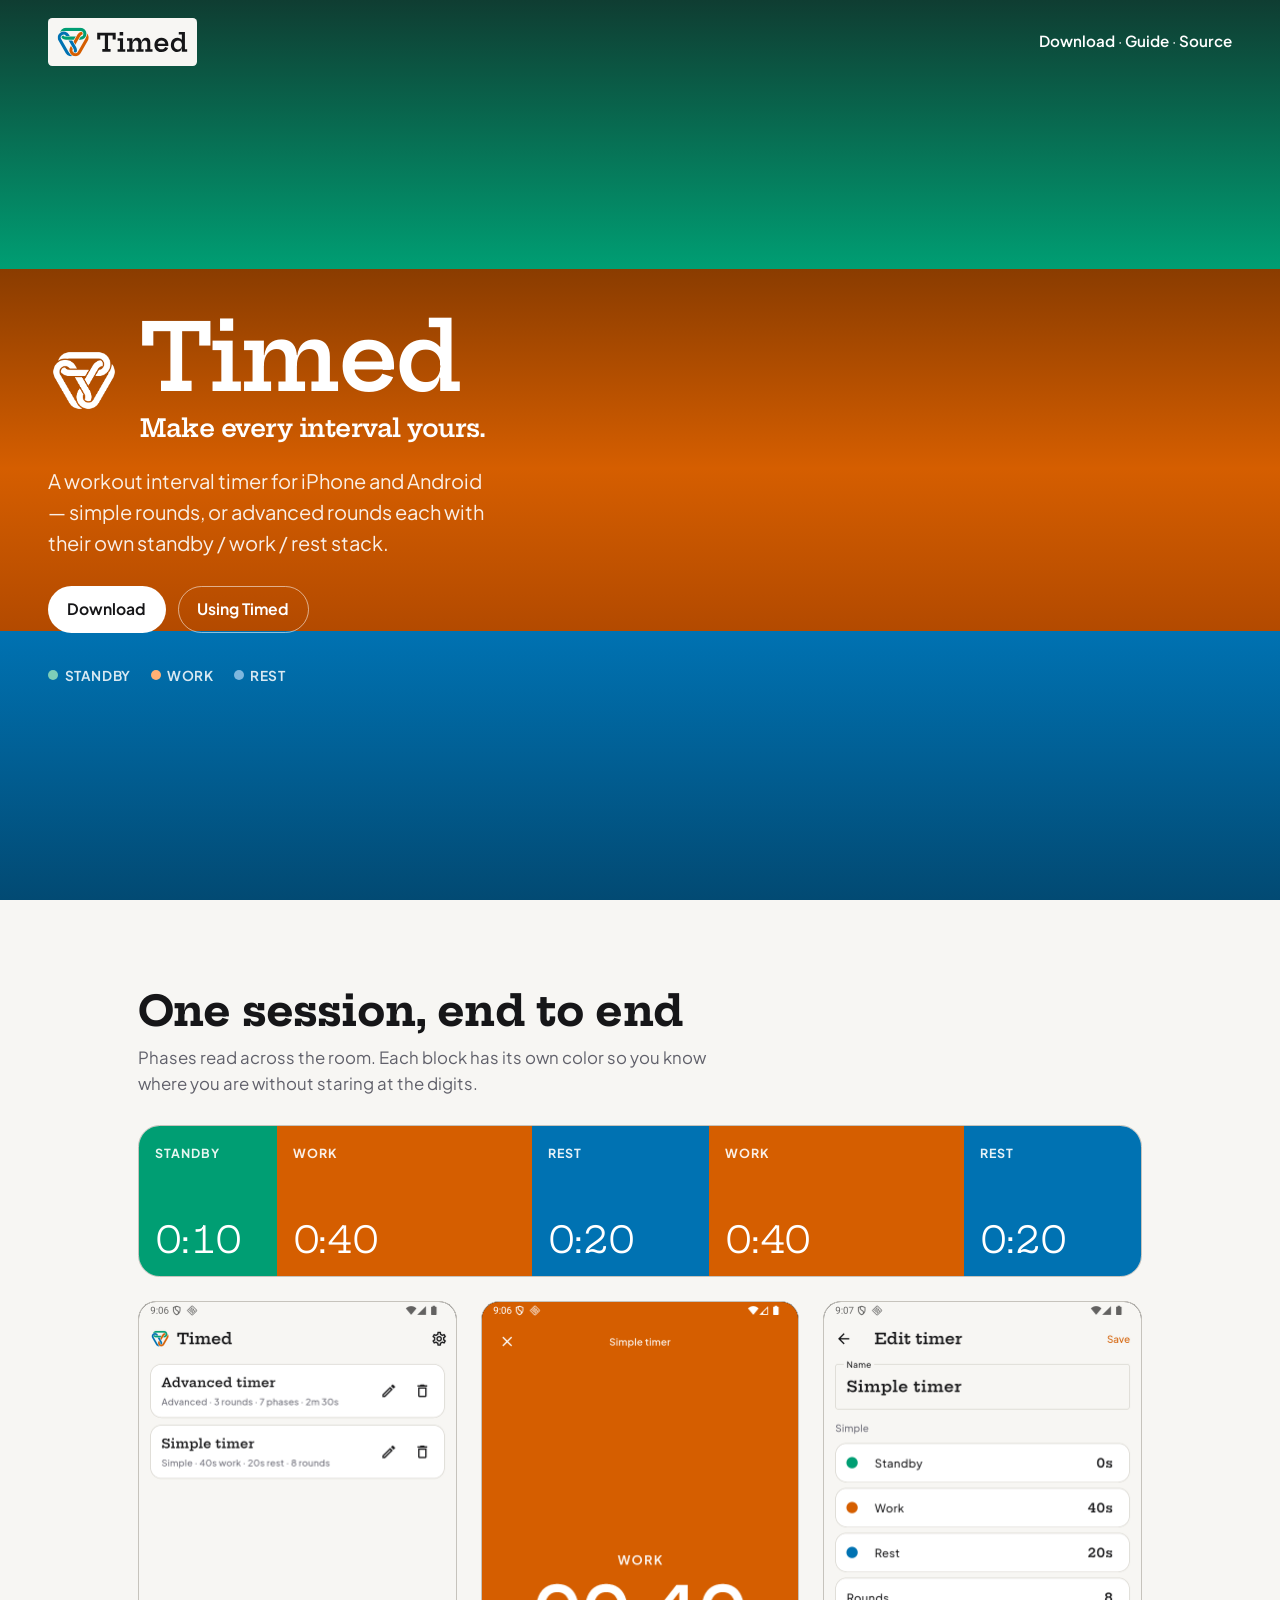
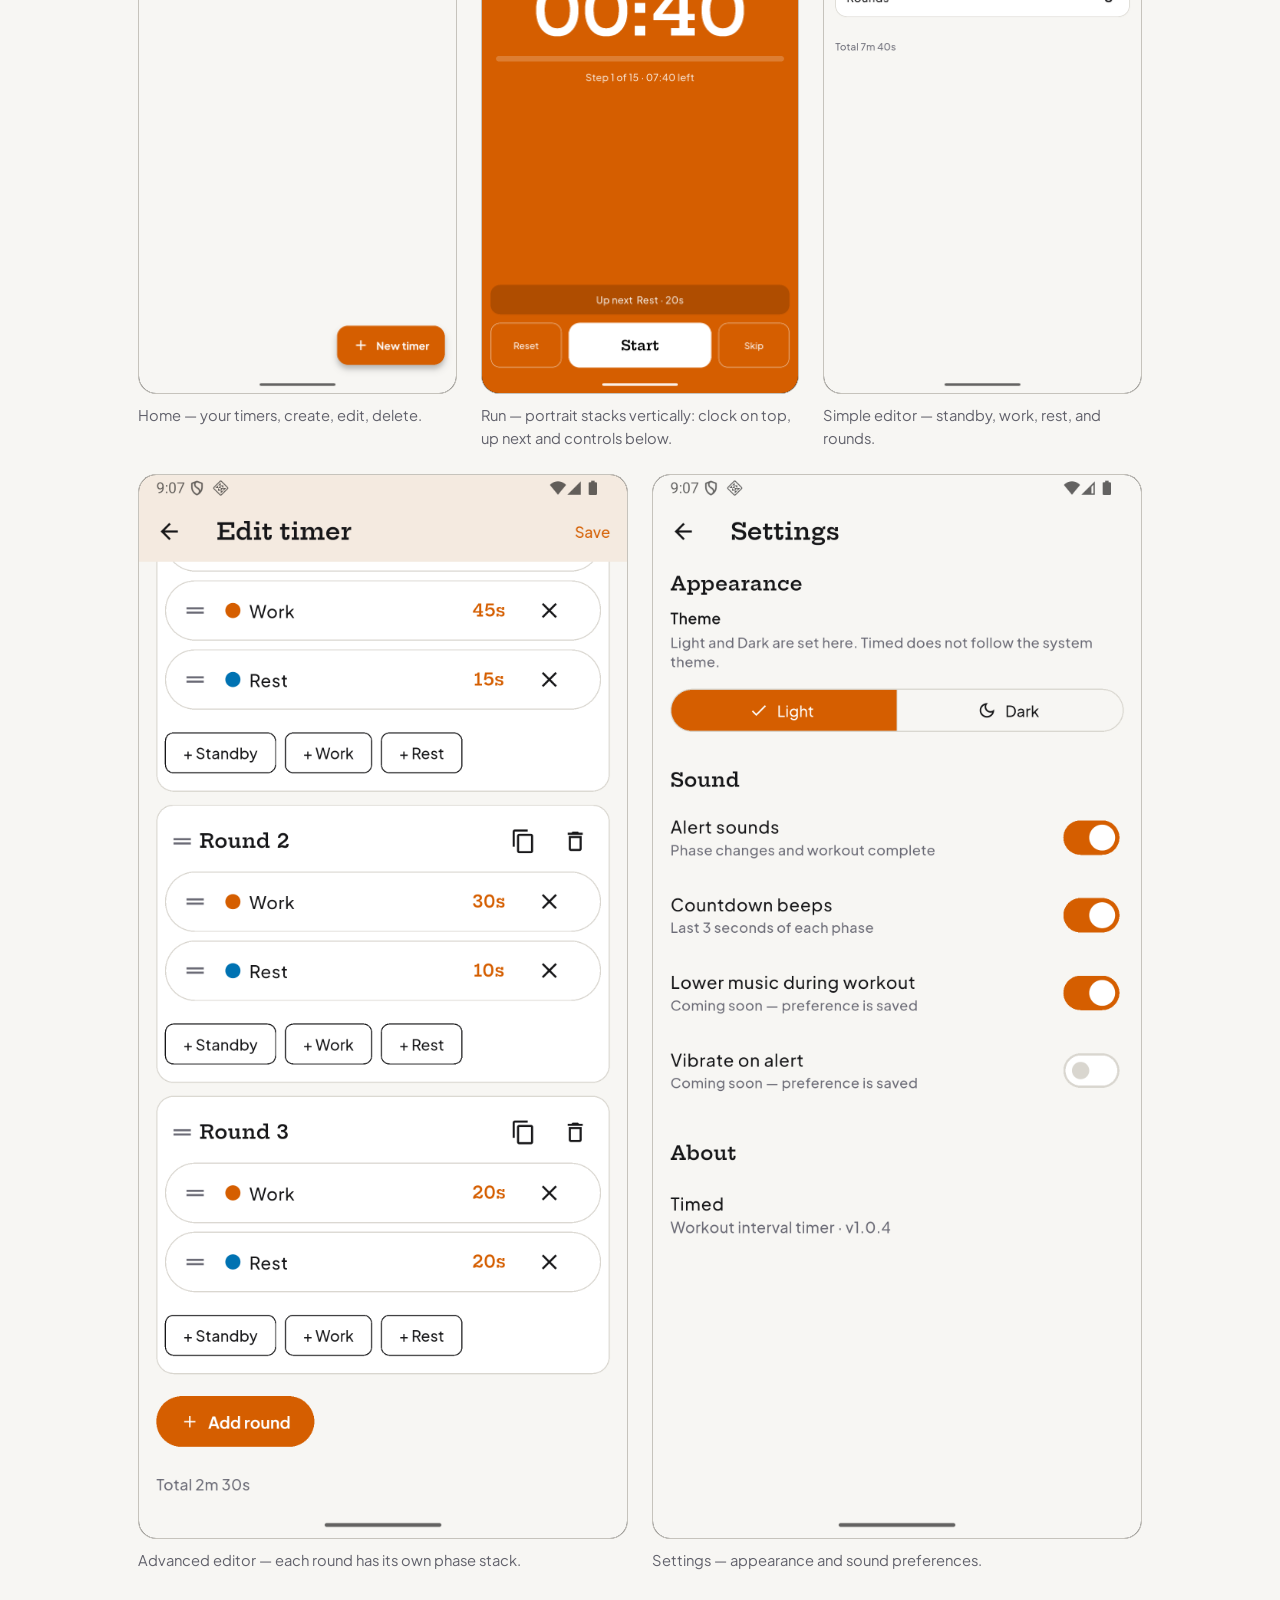
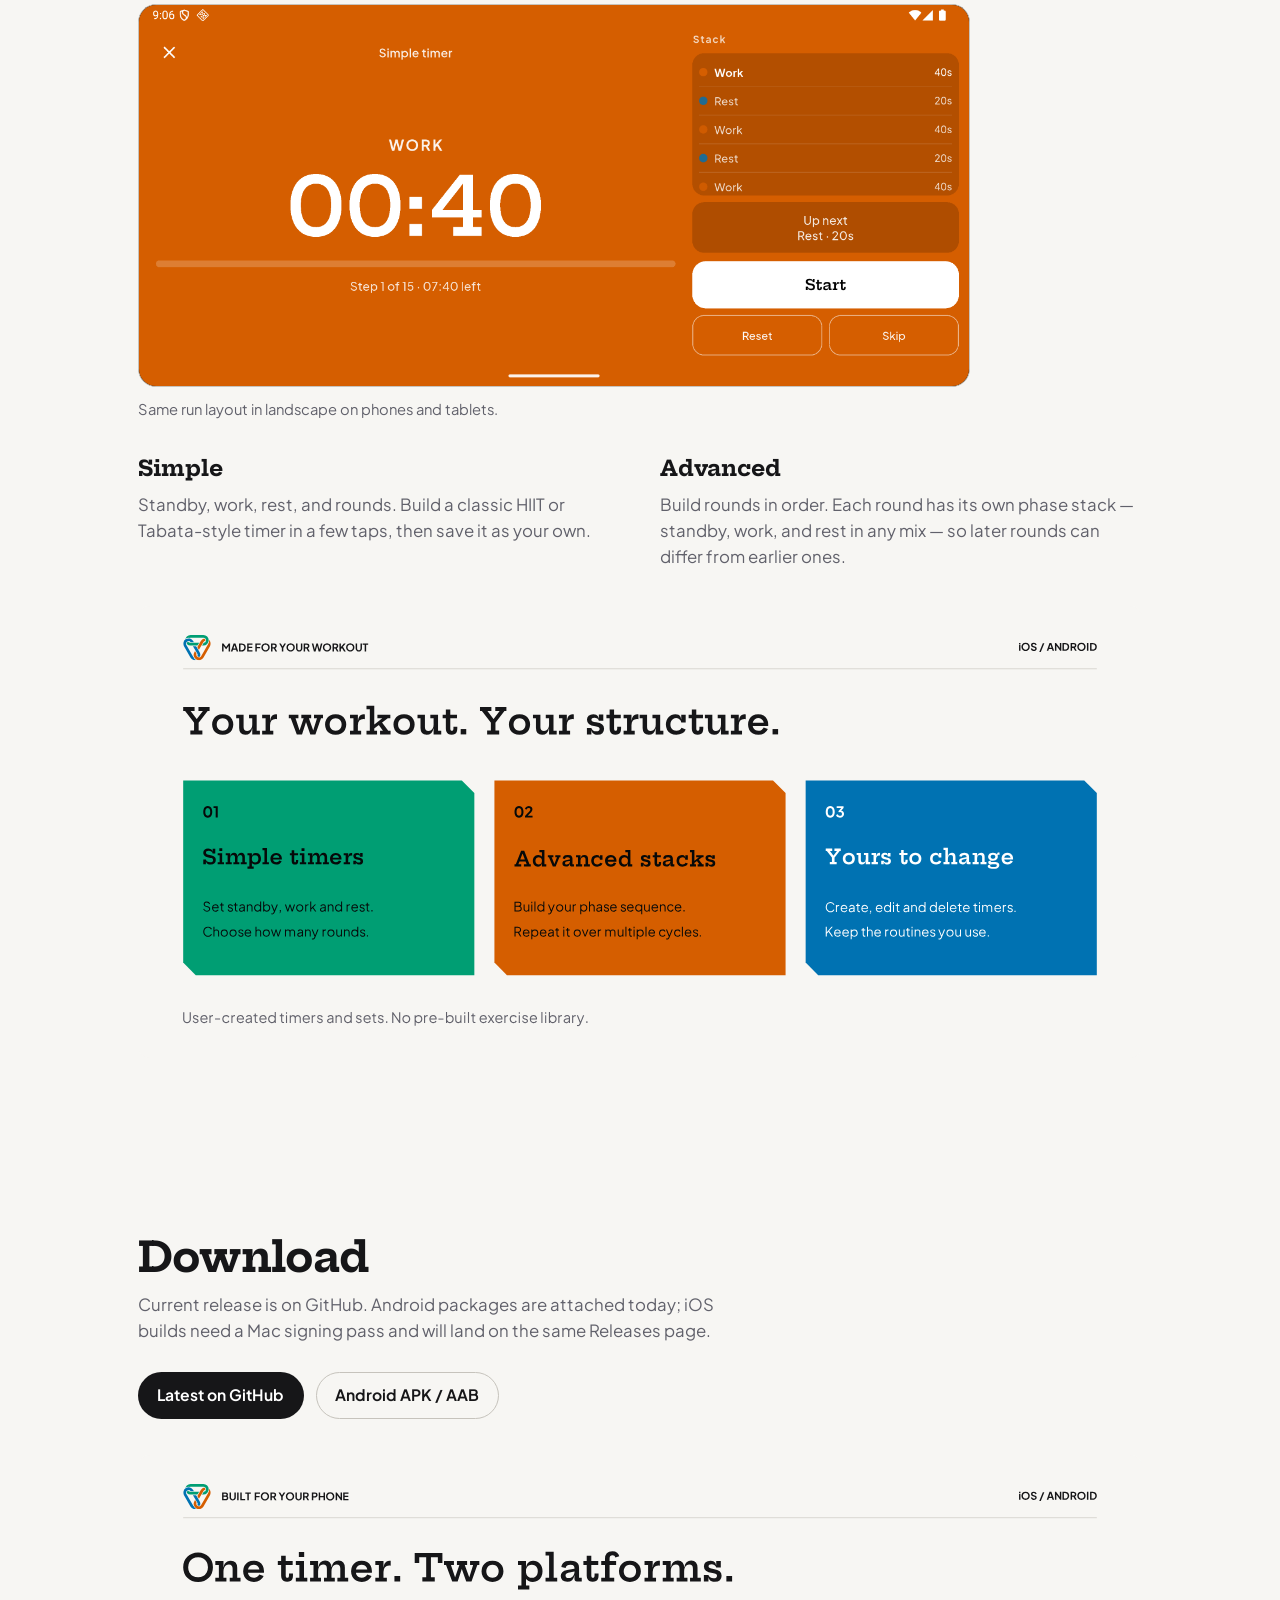
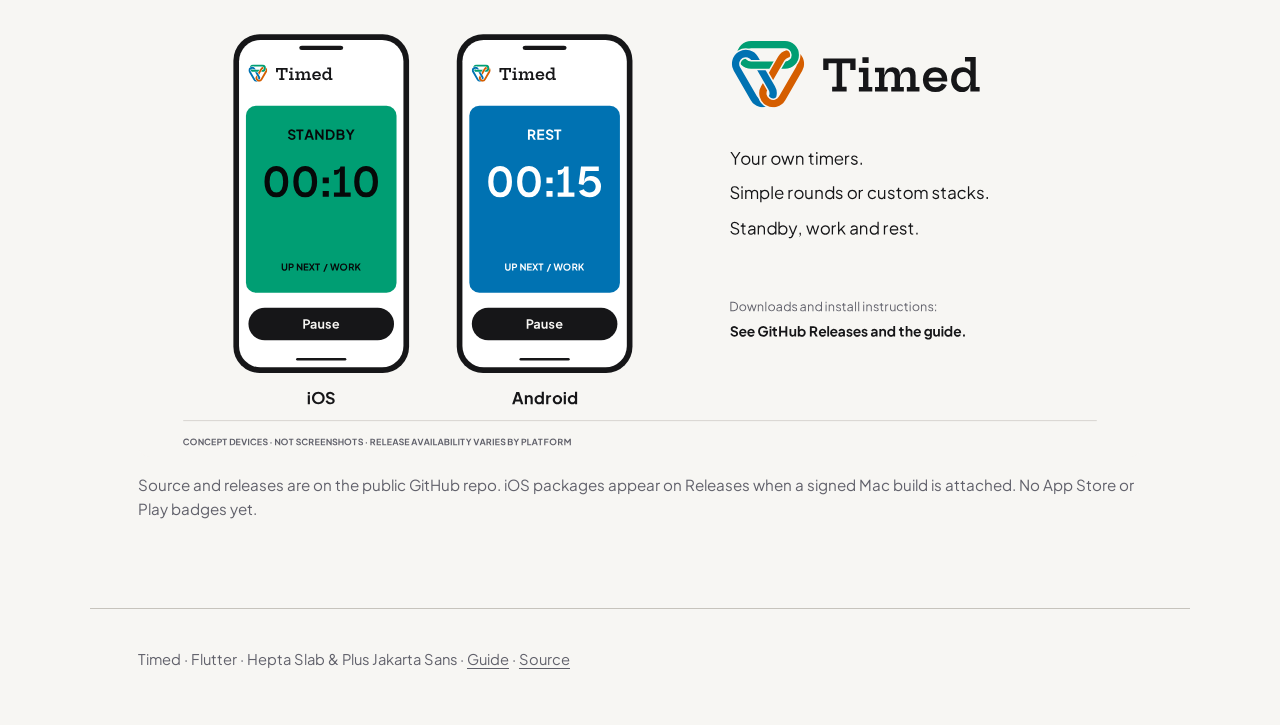
==== commit 52c9465e: "Polish run layout, editors, beep controls, and SVG screenshots. Portrait run hides the stack, simple" ====
--- a/docs/index.html
+++ b/docs/index.html
@@ -92,22 +92,33 @@
     </div>
 
     <div class="shot-row">
-      <figure class="shot-figure">
-        <img src="assets/timed/Screenshots/01-home.png" alt="Timed home screen listing simple and advanced timers." width="360" height="780" />
+      <figure class="shot-figure shot-portrait">
+        <img src="assets/timed/Screenshots/01-home.svg" alt="Timed home screen listing simple and advanced timers." width="1272" height="2772" />
         <figcaption>Home — your timers, create, edit, delete.</figcaption>
       </figure>
-      <figure class="shot-figure">
-        <img src="assets/timed/Screenshots/02-run-portrait.png" alt="Run screen in portrait with phase color, large digits, stack list, and controls." width="360" height="780" />
-        <figcaption>Run — left two-thirds for the clock; right third for stack and controls.</figcaption>
+      <figure class="shot-figure shot-portrait">
+        <img src="assets/timed/Screenshots/02-run-portrait.svg" alt="Run screen in portrait with phase color, large digits, up next, and controls." width="1272" height="2772" />
+        <figcaption>Run — portrait stacks vertically: clock on top, up next and controls below.</figcaption>
       </figure>
-      <figure class="shot-figure">
-        <img src="assets/timed/Screenshots/06-editor-advanced.png" alt="Advanced timer editor with multiple rounds and phase stacks." width="360" height="780" />
+      <figure class="shot-figure shot-portrait">
+        <img src="assets/timed/Screenshots/05-editor-simple.svg" alt="Simple timer editor with standby, work, rest, and rounds." width="1272" height="2772" />
+        <figcaption>Simple editor — standby, work, rest, and rounds.</figcaption>
+      </figure>
+    </div>
+
+    <div class="shot-row">
+      <figure class="shot-figure shot-portrait">
+        <img src="assets/timed/Screenshots/06-editor-advanced.svg" alt="Advanced timer editor with multiple rounds and phase stacks." width="1272" height="2772" />
         <figcaption>Advanced editor — each round has its own phase stack.</figcaption>
+      </figure>
+      <figure class="shot-figure shot-portrait">
+        <img src="assets/timed/Screenshots/04-settings.svg" alt="Settings with Light and Dark theme and sound toggles." width="1272" height="2772" />
+        <figcaption>Settings — appearance and sound preferences.</figcaption>
       </figure>
     </div>
 
     <figure class="shot-figure shot-wide">
-      <img src="assets/timed/Screenshots/08-run-landscape.png" alt="Run screen in landscape with the same two-thirds and one-third layout." width="720" height="360" />
+      <img src="assets/timed/Screenshots/08-run-landscape.svg" alt="Run screen in landscape with the same two-thirds and one-third layout." width="2772" height="1272" />
       <figcaption>Same run layout in landscape on phones and tablets.</figcaption>
     </figure>
 
--- a/docs/site.css
+++ b/docs/site.css
@@ -221,17 +221,29 @@
   padding: 0;
 }
 
-.shot-figure img {
+.shot-figure img,
+.shot-figure object,
+.shot-figure svg {
   width: 100%;
-  max-width: 360px;
+  max-width: min(100%, 36rem);
   height: auto;
   border-radius: 18px;
   border: 1px solid var(--line);
   background: #111;
-}
-
-.shot-figure.shot-wide img {
-  max-width: 720px;
+  display: block;
+}
+
+/* Portrait phone shots: keep them large enough to read. */
+.shot-figure.shot-portrait img,
+.shot-figure.shot-portrait object,
+.shot-figure.shot-portrait svg {
+  max-width: min(100%, 34rem);
+}
+
+.shot-figure.shot-wide img,
+.shot-figure.shot-wide object,
+.shot-figure.shot-wide svg {
+  max-width: min(100%, 52rem);
 }
 
 .shot-figure figcaption {
@@ -241,16 +253,43 @@
   max-width: 36rem;
 }
 
+/* Guide: center shots; portrait ~100px shorter than the 34rem default. */
+.guide-wrap .shot-figure {
+  display: flex;
+  flex-direction: column;
+  align-items: center;
+  text-align: center;
+  margin-left: auto;
+  margin-right: auto;
+}
+
+.guide-wrap .shot-figure.shot-portrait img,
+.guide-wrap .shot-figure.shot-portrait object,
+.guide-wrap .shot-figure.shot-portrait svg {
+  max-width: min(100%, 31.125rem);
+}
+
+.guide-wrap .shot-figure.shot-wide img,
+.guide-wrap .shot-figure.shot-wide object,
+.guide-wrap .shot-figure.shot-wide svg {
+  max-width: min(100%, 46rem);
+}
+
+.guide-wrap .shot-figure figcaption {
+  text-align: center;
+  max-width: 36rem;
+}
+
 .shot-row {
   display: flex;
   flex-wrap: wrap;
-  gap: 1.25rem;
+  gap: 1.5rem;
   margin-top: 1.5rem;
 }
 
 .shot-row .shot-figure {
   margin: 0;
-  flex: 1 1 220px;
+  flex: 1 1 16rem;
 }
 
 .cta-row {
@@ -562,7 +601,7 @@
 }
 
 .guide-wrap {
-  max-width: 42rem;
+  max-width: 52rem;
   margin: 0 auto;
   padding: 1.75rem clamp(1.25rem, 4vw, 2rem) 4rem;
 }
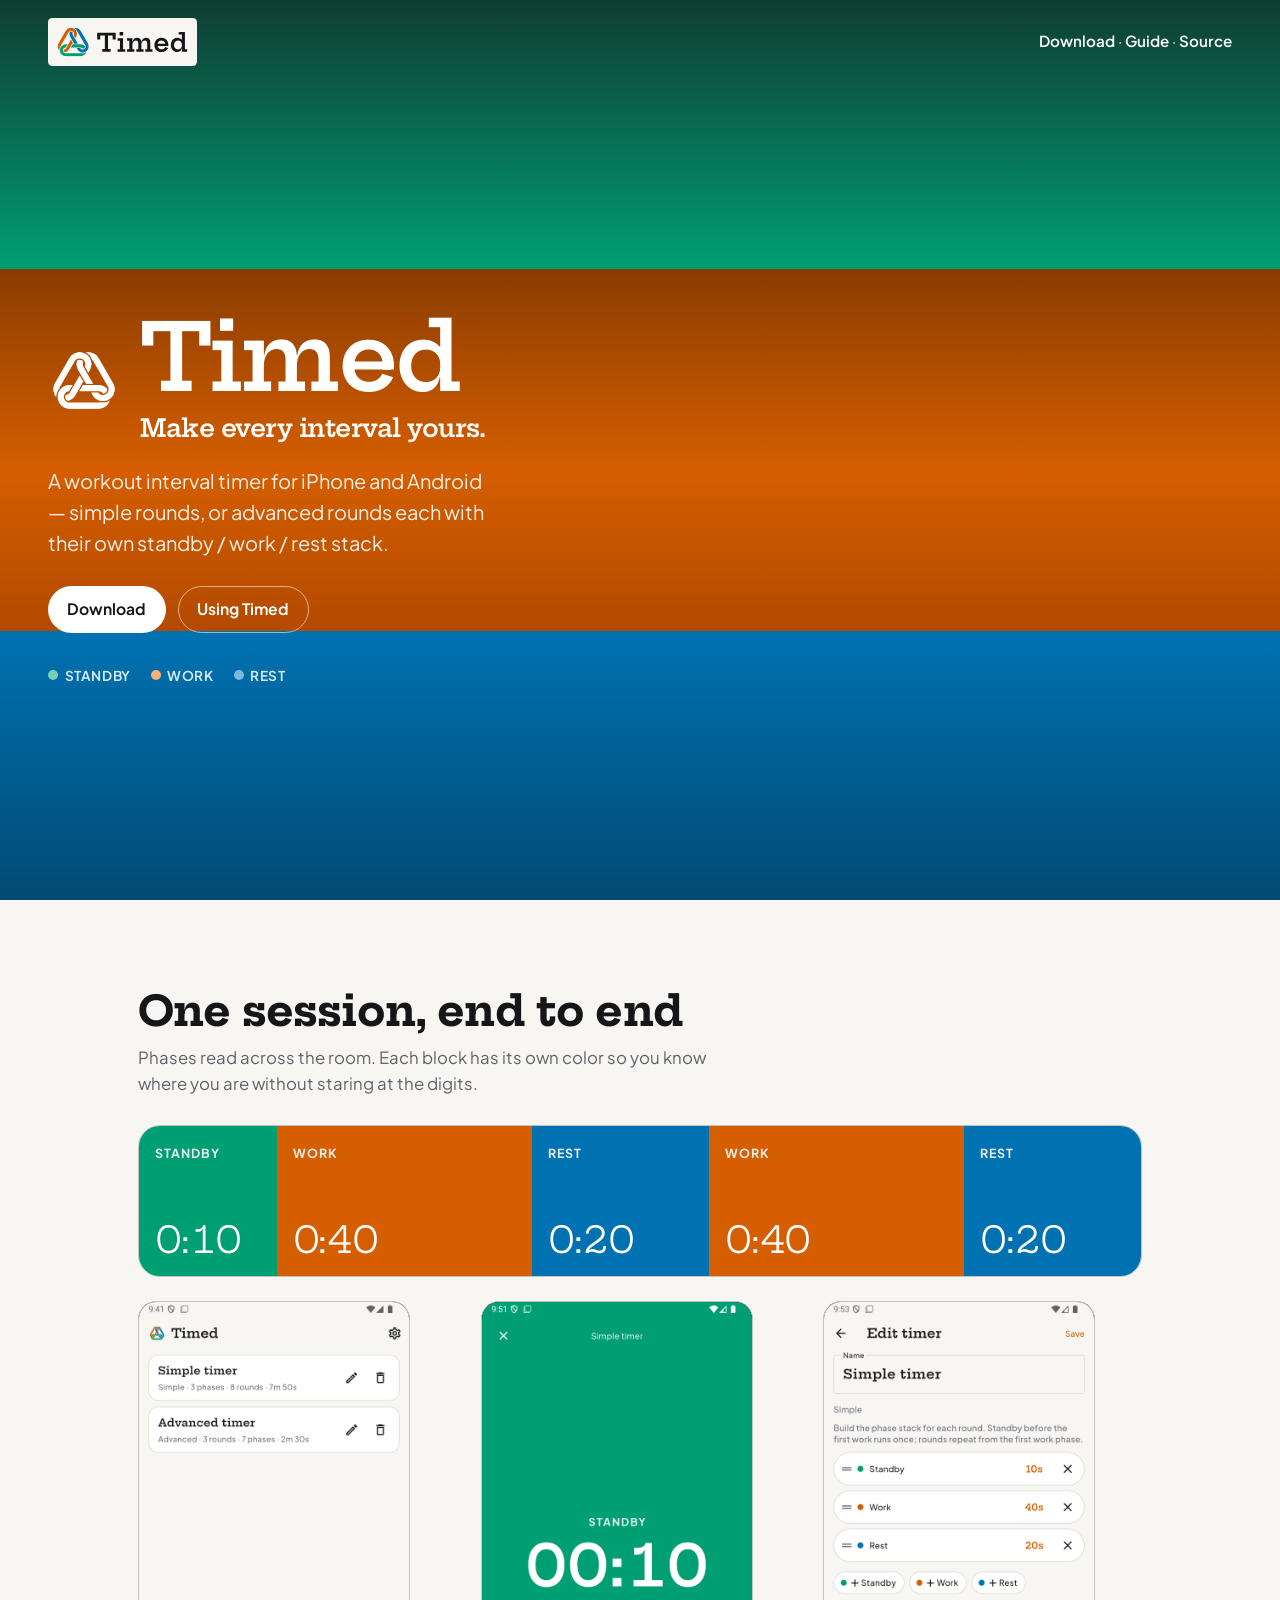
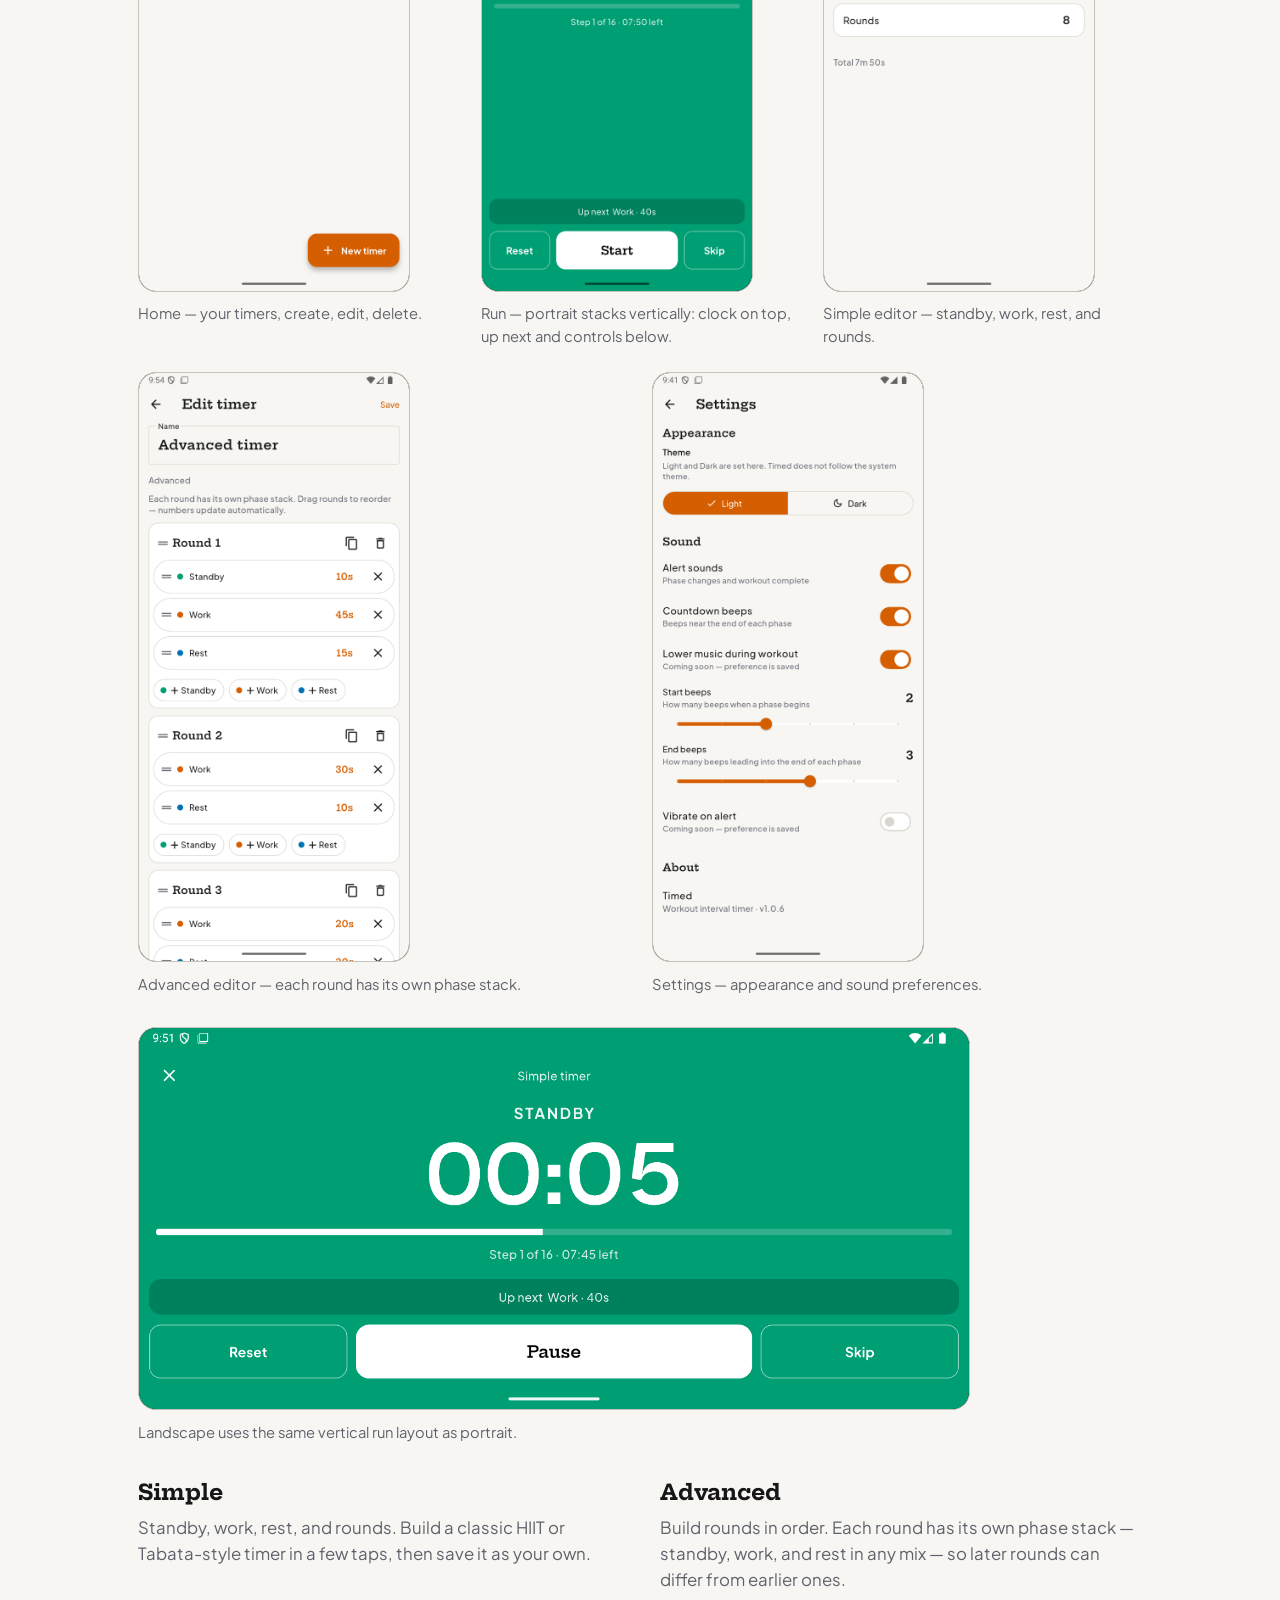
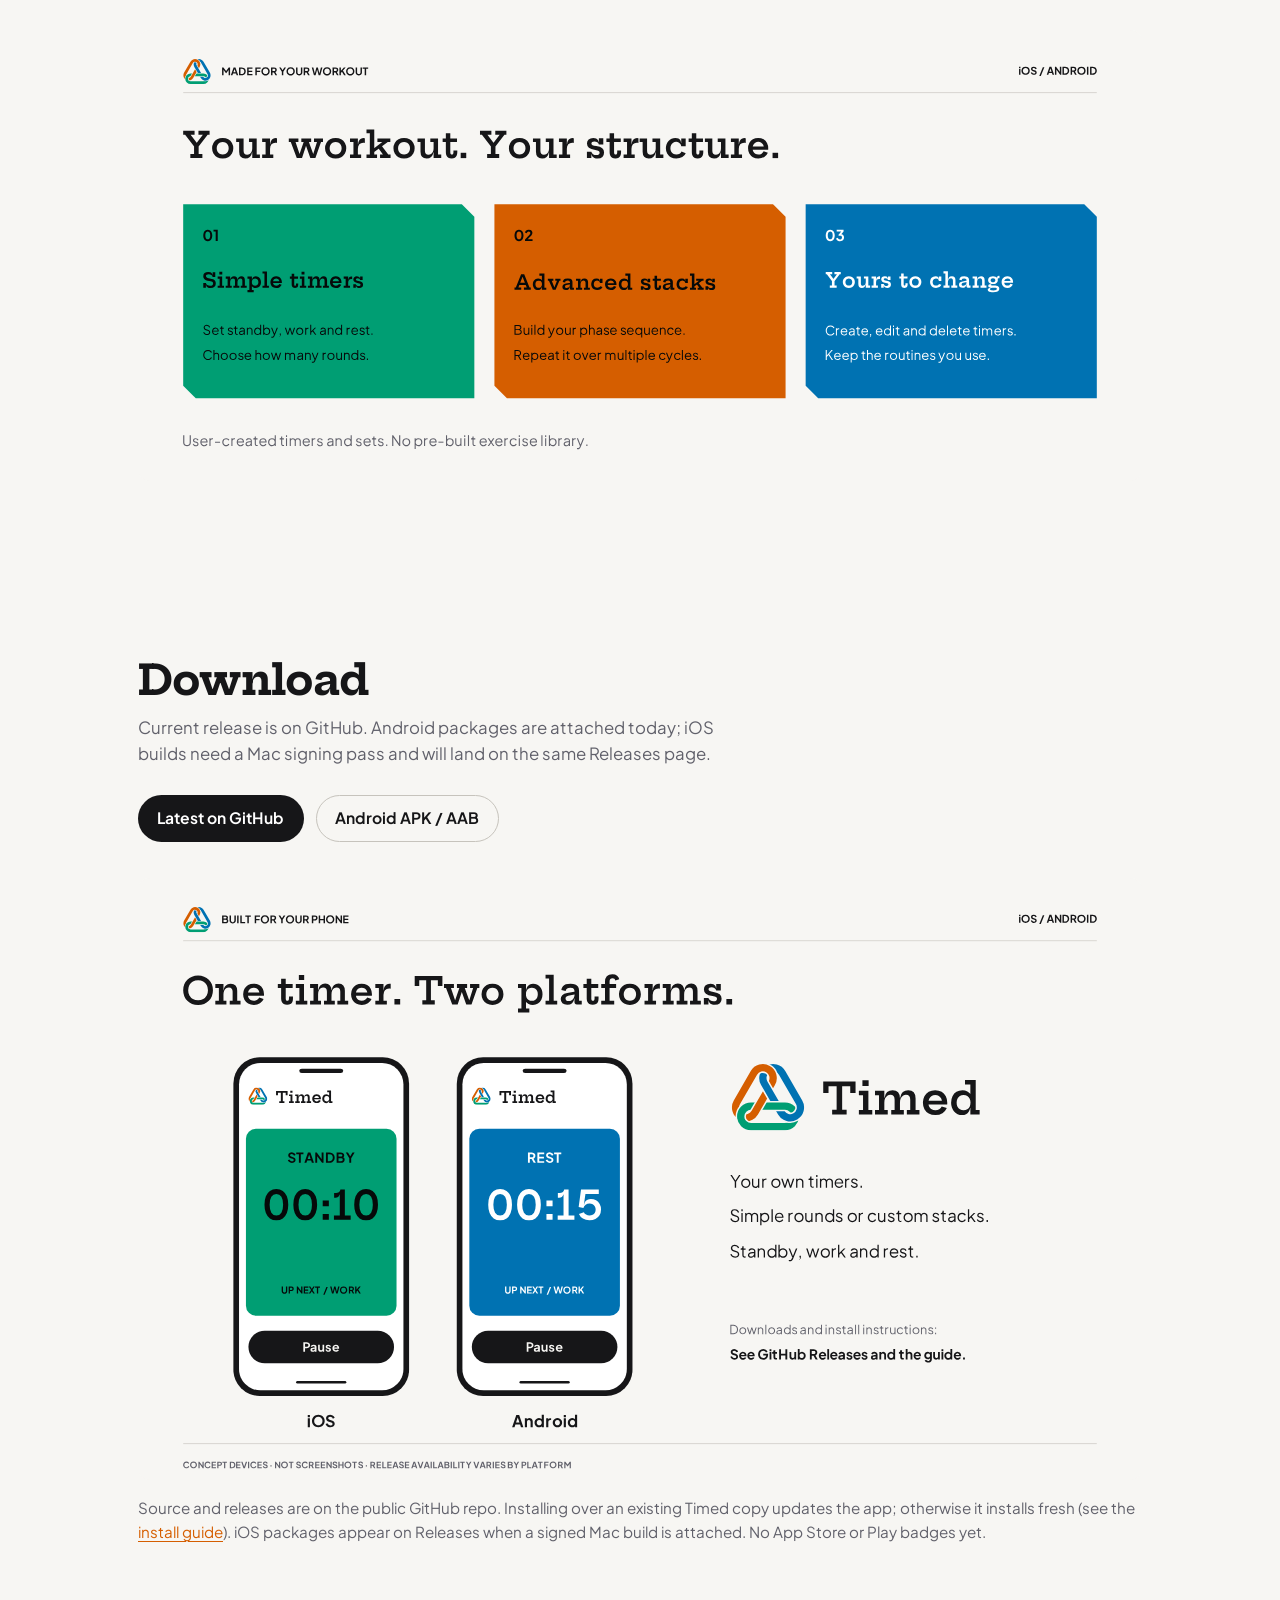
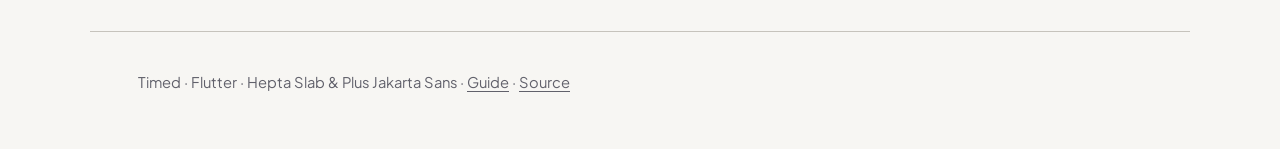
==== commit e1b5bb7c: "Align phase-add plus icons, drop run stack in landscape, and refresh screenshots. Adds install-or-up" ====
--- a/docs/index.html
+++ b/docs/index.html
@@ -118,8 +118,8 @@
     </div>
 
     <figure class="shot-figure shot-wide">
-      <img src="assets/timed/Screenshots/08-run-landscape.svg" alt="Run screen in landscape with the same two-thirds and one-third layout." width="2772" height="1272" />
-      <figcaption>Same run layout in landscape on phones and tablets.</figcaption>
+      <img src="assets/timed/Screenshots/08-run-landscape.svg" alt="Run screen in landscape with the timer on top and controls underneath." width="2772" height="1272" />
+      <figcaption>Landscape uses the same vertical run layout as portrait.</figcaption>
     </figure>
 
     <div class="modes">
@@ -154,7 +154,7 @@
         <img src="assets/timed/Graphics/mobile-platforms-light.svg" alt="Conceptual iOS and Android devices, not app screenshots or store badges." width="1600" height="900" />
       </picture>
     </figure>
-    <p class="note">Source and releases are on the public GitHub repo. iOS packages appear on Releases when a signed Mac build is attached. No App Store or Play badges yet.</p>
+    <p class="note">Source and releases are on the public GitHub repo. Installing over an existing Timed copy updates the app; otherwise it installs fresh (see the <a href="guide.html#install">install guide</a>). iOS packages appear on Releases when a signed Mac build is attached. No App Store or Play badges yet.</p>
   </section>
 
   <footer class="site-foot">
--- a/docs/site.css
+++ b/docs/site.css
@@ -233,11 +233,11 @@
   display: block;
 }
 
-/* Portrait phone shots: keep them large enough to read. */
+/* Portrait phone shots: compact so they don't dominate the page. */
 .shot-figure.shot-portrait img,
 .shot-figure.shot-portrait object,
 .shot-figure.shot-portrait svg {
-  max-width: min(100%, 34rem);
+  max-width: min(100%, 17rem);
 }
 
 .shot-figure.shot-wide img,
@@ -253,7 +253,7 @@
   max-width: 36rem;
 }
 
-/* Guide: center shots; portrait ~100px shorter than the 34rem default. */
+/* Guide: center shots; portraits at half the previous display width. */
 .guide-wrap .shot-figure {
   display: flex;
   flex-direction: column;
@@ -266,7 +266,7 @@
 .guide-wrap .shot-figure.shot-portrait img,
 .guide-wrap .shot-figure.shot-portrait object,
 .guide-wrap .shot-figure.shot-portrait svg {
-  max-width: min(100%, 31.125rem);
+  max-width: min(100%, 15.5rem);
 }
 
 .guide-wrap .shot-figure.shot-wide img,
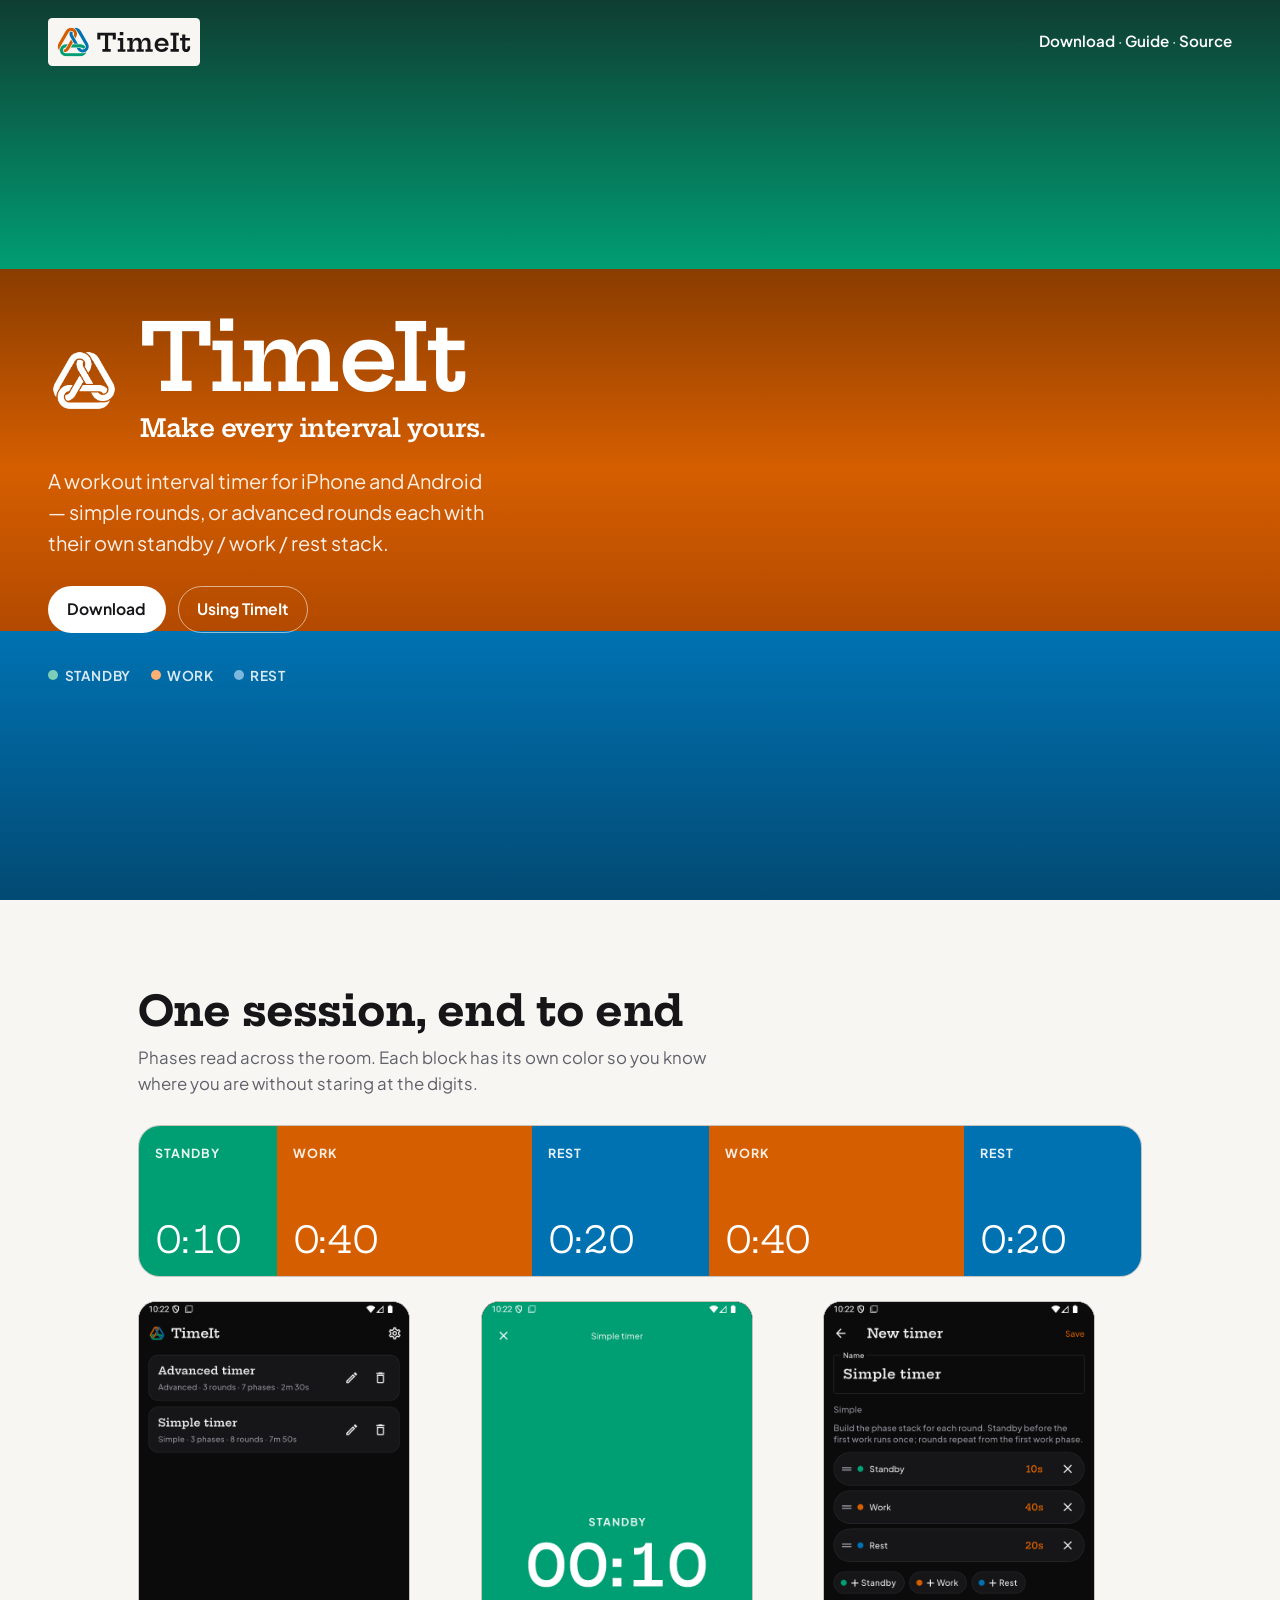
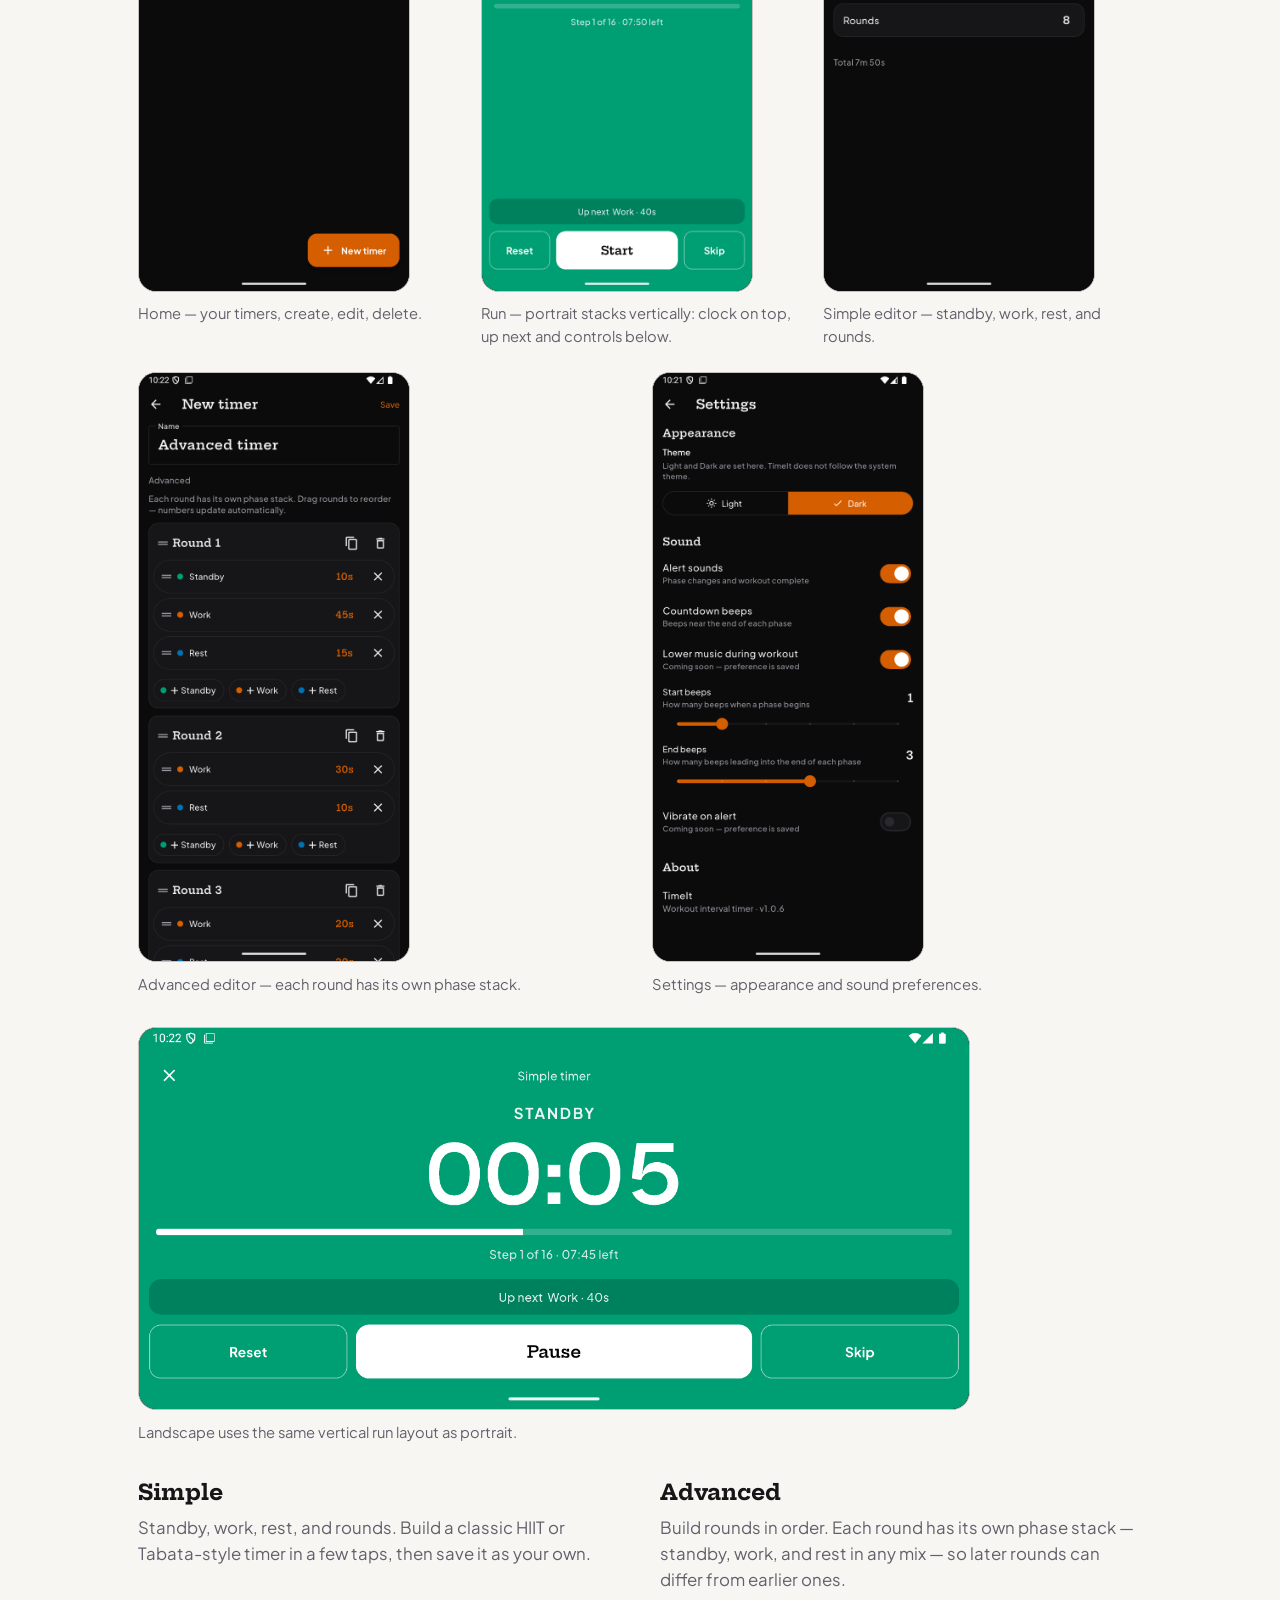
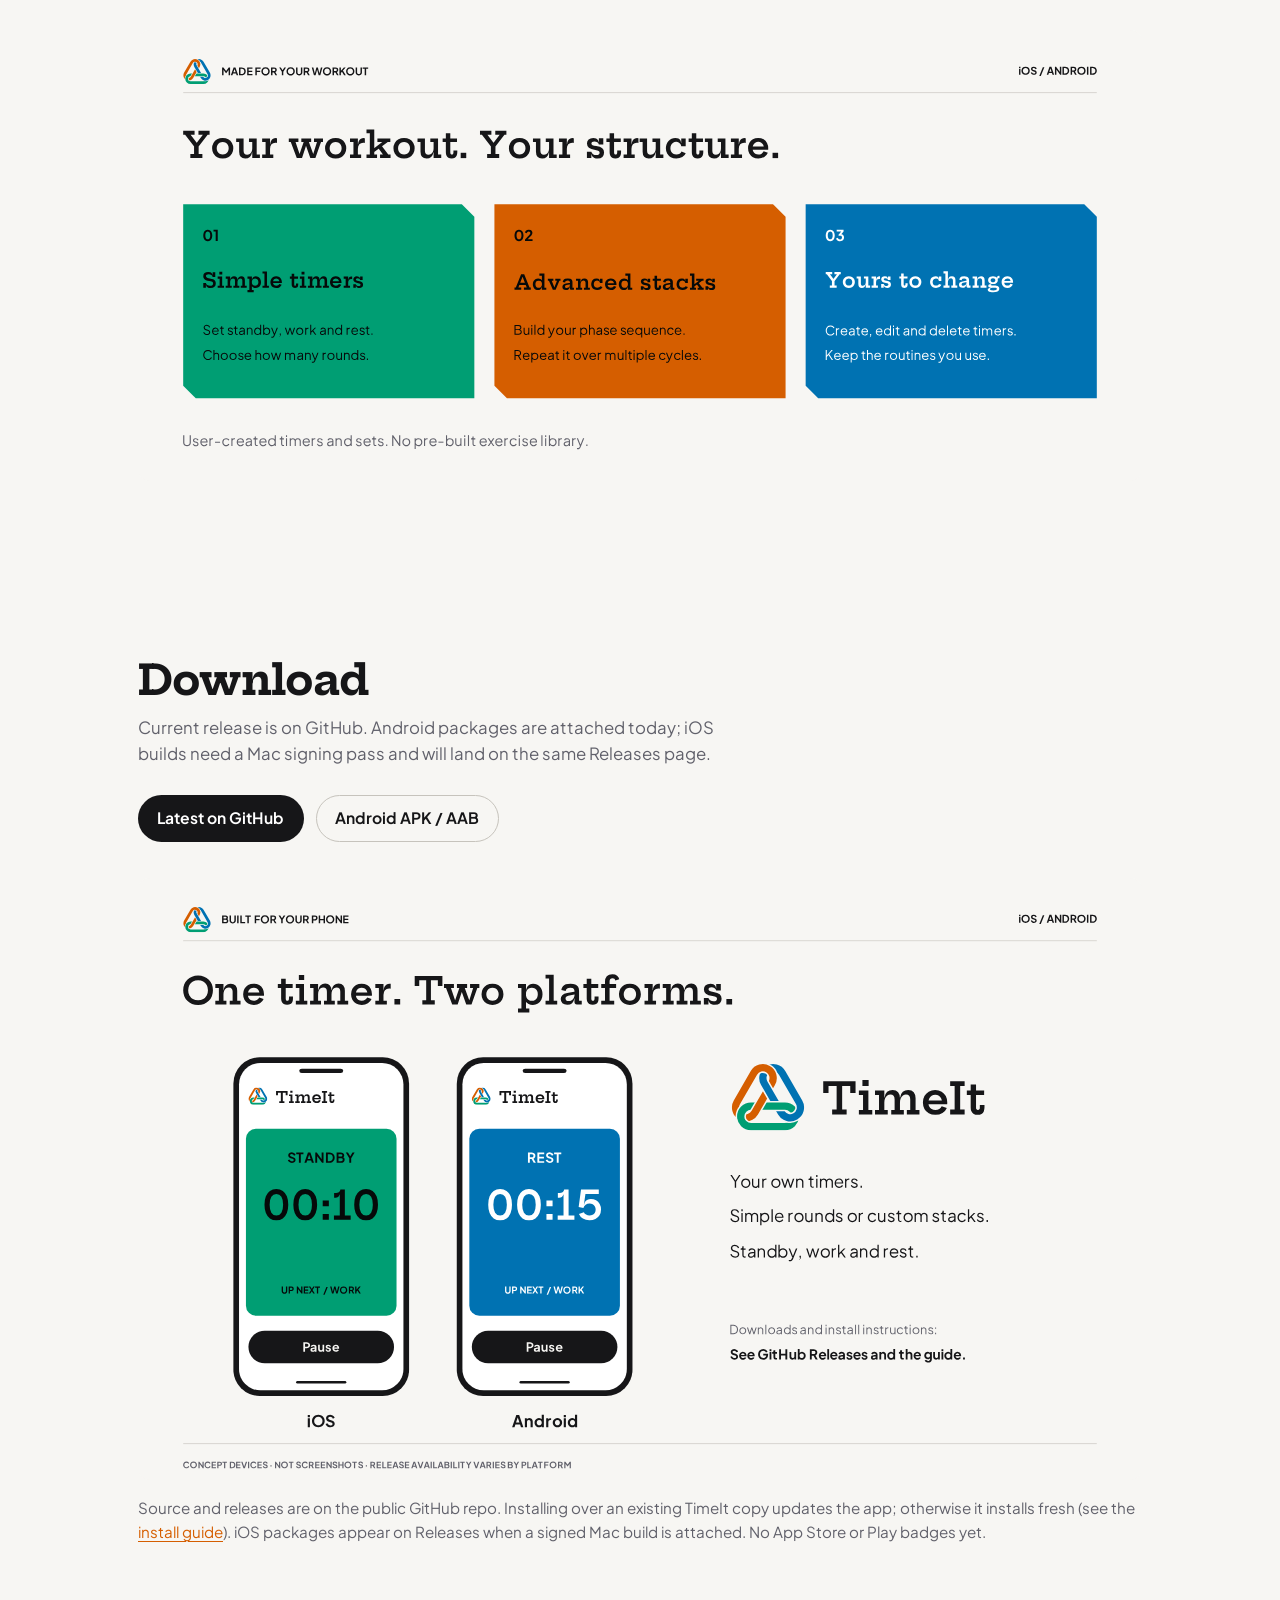
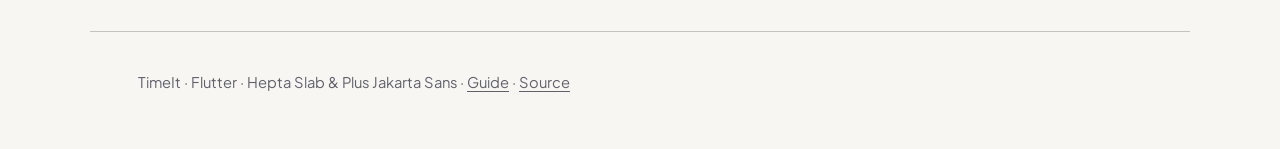
==== commit aa79fc37: "Rename Timed to TimeIt, wire the Interlocking Lanes brand, and add App Store Connect TestFlight CI. " ====
--- a/docs/index.html
+++ b/docs/index.html
@@ -3,18 +3,18 @@
 <head>
   <meta charset="utf-8" />
   <meta name="viewport" content="width=device-width, initial-scale=1" />
-  <title>Timed — Workout interval timer</title>
-  <meta name="description" content="Timed is a workout interval timer for iOS and Android. Simple rounds, or advanced rounds each with their own standby, work, and rest stack — plus alert sounds." />
-  <meta property="og:title" content="Timed — Workout interval timer" />
+  <title>TimeIt — Workout interval timer</title>
+  <meta name="description" content="TimeIt is a workout interval timer for iOS and Android. Simple rounds, or advanced rounds each with their own standby, work, and rest stack — plus alert sounds." />
+  <meta property="og:title" content="TimeIt — Workout interval timer" />
   <meta property="og:description" content="Make every interval yours. Simple rounds or advanced rounds with their own phase stacks." />
   <meta property="og:type" content="website" />
-  <meta property="og:url" content="https://nuclearfessel.github.io/Timed/" />
-  <meta property="og:image" content="https://nuclearfessel.github.io/Timed/assets/timed/Graphics/social-card-light.png" />
+  <meta property="og:url" content="https://nuclearfessel.github.io/TimeIt/" />
+  <meta property="og:image" content="https://nuclearfessel.github.io/TimeIt/assets/timeit/Graphics/social-card-light.png" />
   <meta name="twitter:card" content="summary_large_image" />
-  <link rel="icon" href="assets/timed/Web/favicon.ico" sizes="any" />
-  <link rel="icon" type="image/png" sizes="32x32" href="assets/timed/Web/favicon-32.png" />
-  <link rel="icon" type="image/png" sizes="16x16" href="assets/timed/Web/favicon-16.png" />
-  <link rel="apple-touch-icon" href="assets/timed/Web/favicon-180.png" />
+  <link rel="icon" href="assets/timeit/Web/favicon.ico" sizes="any" />
+  <link rel="icon" type="image/png" sizes="32x32" href="assets/timeit/Web/favicon-32.png" />
+  <link rel="icon" type="image/png" sizes="16x16" href="assets/timeit/Web/favicon-16.png" />
+  <link rel="apple-touch-icon" href="assets/timeit/Web/favicon-180.png" />
   <link rel="preconnect" href="https://fonts.googleapis.com" />
   <link rel="preconnect" href="https://fonts.gstatic.com" crossorigin />
   <link href="https://fonts.googleapis.com/css2?family=Hepta+Slab:wght@500;600;700&family=Plus+Jakarta+Sans:wght@400;500;600;700&display=swap" rel="stylesheet" />
@@ -31,30 +31,30 @@
     </div>
 
     <div class="topbar">
-      <a class="timed-header-brand" href="./" aria-label="Timed home">
-        <img src="assets/timed/Web/header-logo-on-color.svg" alt="Timed" width="160" height="48" />
+      <a class="timeit-header-brand" href="./" aria-label="TimeIt home">
+        <img src="assets/timeit/Web/header-logo-on-color.svg" alt="TimeIt" width="160" height="48" />
       </a>
       <nav aria-label="Site">
         <a href="#download-heading">Download</a>
         &nbsp;·&nbsp;
         <a href="guide.html">Guide</a>
         &nbsp;·&nbsp;
-        <a href="https://github.com/nuclearfessel/Timed">Source</a>
+        <a href="https://github.com/nuclearfessel/TimeIt">Source</a>
       </nav>
     </div>
 
     <div class="hero-core" id="main">
       <div class="hero-identity">
-        <img class="hero-mark" src="assets/timed/Brand/timed-mark-white.png" alt="" width="72" height="72" />
+        <img class="hero-mark" src="assets/timeit/Brand/timeit-mark-white.png" alt="" width="72" height="72" />
         <div>
-          <h1>Timed</h1>
+          <h1>TimeIt</h1>
           <p class="hero-tagline">Make every interval yours.</p>
         </div>
       </div>
       <p>A workout interval timer for iPhone and Android — simple rounds, or advanced rounds each with their own standby / work / rest stack.</p>
       <div class="cta-row">
-        <a class="btn btn-primary" href="https://github.com/nuclearfessel/Timed/releases/latest">Download</a>
-        <a class="btn btn-ghost" href="guide.html">Using Timed</a>
+        <a class="btn btn-primary" href="https://github.com/nuclearfessel/TimeIt/releases/latest">Download</a>
+        <a class="btn btn-ghost" href="guide.html">Using TimeIt</a>
       </div>
       <div class="phase-legend" aria-label="Phase colors">
         <span><i class="standby"></i>Standby</span>
@@ -93,32 +93,32 @@
 
     <div class="shot-row">
       <figure class="shot-figure shot-portrait">
-        <img src="assets/timed/Screenshots/01-home.svg" alt="Timed home screen listing simple and advanced timers." width="1272" height="2772" />
+        <img src="assets/timeit/Screenshots/01-home.svg" alt="TimeIt home screen listing simple and advanced timers." width="1272" height="2772" />
         <figcaption>Home — your timers, create, edit, delete.</figcaption>
       </figure>
       <figure class="shot-figure shot-portrait">
-        <img src="assets/timed/Screenshots/02-run-portrait.svg" alt="Run screen in portrait with phase color, large digits, up next, and controls." width="1272" height="2772" />
+        <img src="assets/timeit/Screenshots/02-run-portrait.svg" alt="Run screen in portrait with phase color, large digits, up next, and controls." width="1272" height="2772" />
         <figcaption>Run — portrait stacks vertically: clock on top, up next and controls below.</figcaption>
       </figure>
       <figure class="shot-figure shot-portrait">
-        <img src="assets/timed/Screenshots/05-editor-simple.svg" alt="Simple timer editor with standby, work, rest, and rounds." width="1272" height="2772" />
+        <img src="assets/timeit/Screenshots/05-editor-simple.svg" alt="Simple timer editor with standby, work, rest, and rounds." width="1272" height="2772" />
         <figcaption>Simple editor — standby, work, rest, and rounds.</figcaption>
       </figure>
     </div>
 
     <div class="shot-row">
       <figure class="shot-figure shot-portrait">
-        <img src="assets/timed/Screenshots/06-editor-advanced.svg" alt="Advanced timer editor with multiple rounds and phase stacks." width="1272" height="2772" />
+        <img src="assets/timeit/Screenshots/06-editor-advanced.svg" alt="Advanced timer editor with multiple rounds and phase stacks." width="1272" height="2772" />
         <figcaption>Advanced editor — each round has its own phase stack.</figcaption>
       </figure>
       <figure class="shot-figure shot-portrait">
-        <img src="assets/timed/Screenshots/04-settings.svg" alt="Settings with Light and Dark theme and sound toggles." width="1272" height="2772" />
+        <img src="assets/timeit/Screenshots/04-settings.svg" alt="Settings with Light and Dark theme and sound toggles." width="1272" height="2772" />
         <figcaption>Settings — appearance and sound preferences.</figcaption>
       </figure>
     </div>
 
     <figure class="shot-figure shot-wide">
-      <img src="assets/timed/Screenshots/08-run-landscape.svg" alt="Run screen in landscape with the timer on top and controls underneath." width="2772" height="1272" />
+      <img src="assets/timeit/Screenshots/08-run-landscape.svg" alt="Run screen in landscape with the timer on top and controls underneath." width="2772" height="1272" />
       <figcaption>Landscape uses the same vertical run layout as portrait.</figcaption>
     </figure>
 
@@ -135,8 +135,8 @@
 
     <figure class="brand-figure">
       <picture>
-        <source media="(prefers-color-scheme: dark)" srcset="assets/timed/Graphics/features-dark.svg" />
-        <img src="assets/timed/Graphics/features-light.svg" alt="Simple timers, advanced stacks and user-created routines." width="1600" height="900" />
+        <source media="(prefers-color-scheme: dark)" srcset="assets/timeit/Graphics/features-dark.svg" />
+        <img src="assets/timeit/Graphics/features-light.svg" alt="Simple timers, advanced stacks and user-created routines." width="1600" height="900" />
       </picture>
     </figure>
   </section>
@@ -145,23 +145,23 @@
     <h2 id="download-heading">Download</h2>
     <p class="lede">Current release is on GitHub. Android packages are attached today; iOS builds need a Mac signing pass and will land on the same Releases page.</p>
     <div class="download-row">
-      <a class="btn btn-ink" href="https://github.com/nuclearfessel/Timed/releases/latest">Latest on GitHub</a>
-      <a class="btn btn-line" href="https://github.com/nuclearfessel/Timed/releases/latest">Android APK / AAB</a>
+      <a class="btn btn-ink" href="https://github.com/nuclearfessel/TimeIt/releases/latest">Latest on GitHub</a>
+      <a class="btn btn-line" href="https://github.com/nuclearfessel/TimeIt/releases/latest">Android APK / AAB</a>
     </div>
     <figure class="brand-figure">
       <picture>
-        <source media="(prefers-color-scheme: dark)" srcset="assets/timed/Graphics/mobile-platforms-dark.svg" />
-        <img src="assets/timed/Graphics/mobile-platforms-light.svg" alt="Conceptual iOS and Android devices, not app screenshots or store badges." width="1600" height="900" />
+        <source media="(prefers-color-scheme: dark)" srcset="assets/timeit/Graphics/mobile-platforms-dark.svg" />
+        <img src="assets/timeit/Graphics/mobile-platforms-light.svg" alt="Conceptual iOS and Android devices, not app screenshots or store badges." width="1600" height="900" />
       </picture>
     </figure>
-    <p class="note">Source and releases are on the public GitHub repo. Installing over an existing Timed copy updates the app; otherwise it installs fresh (see the <a href="guide.html#install">install guide</a>). iOS packages appear on Releases when a signed Mac build is attached. No App Store or Play badges yet.</p>
+    <p class="note">Source and releases are on the public GitHub repo. Installing over an existing TimeIt copy updates the app; otherwise it installs fresh (see the <a href="guide.html#install">install guide</a>). iOS packages appear on Releases when a signed Mac build is attached. No App Store or Play badges yet.</p>
   </section>
 
   <footer class="site-foot">
     <p>
-      Timed · Flutter · Hepta Slab &amp; Plus Jakarta Sans ·
+      TimeIt · Flutter · Hepta Slab &amp; Plus Jakarta Sans ·
       <a href="guide.html">Guide</a> ·
-      <a href="https://github.com/nuclearfessel/Timed">Source</a>
+      <a href="https://github.com/nuclearfessel/TimeIt">Source</a>
     </p>
   </footer>
 
--- a/docs/site.css
+++ b/docs/site.css
@@ -138,21 +138,21 @@
   letter-spacing: -0.02em;
 }
 
-.timed-header-brand {
+.timeit-header-brand {
   display: inline-flex;
   flex-shrink: 0;
   color: inherit;
   text-decoration: none;
 }
 
-.timed-header-brand img {
+.timeit-header-brand img {
   display: block;
   height: 48px;
   width: auto;
   max-width: min(52vw, 200px);
 }
 
-.timed-header-brand:hover {
+.timeit-header-brand:hover {
   text-decoration: none;
   opacity: 1;
 }
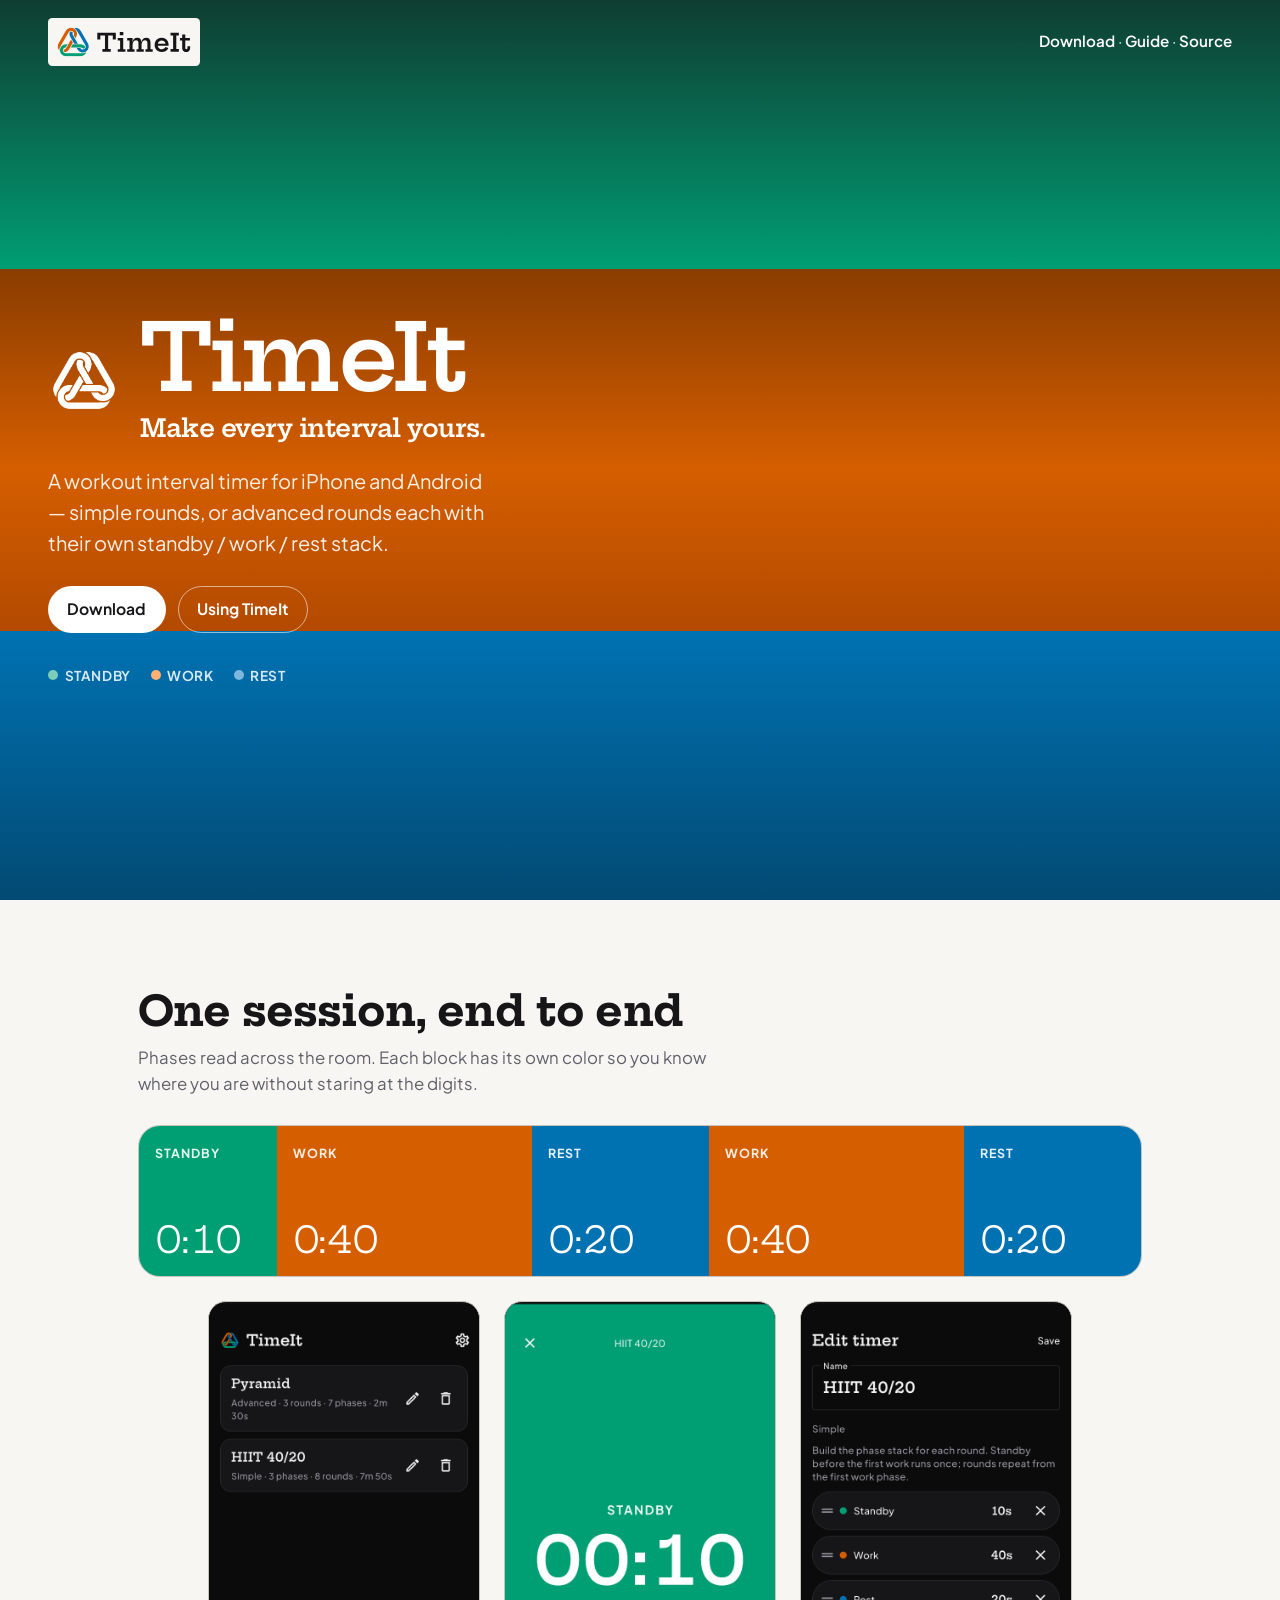
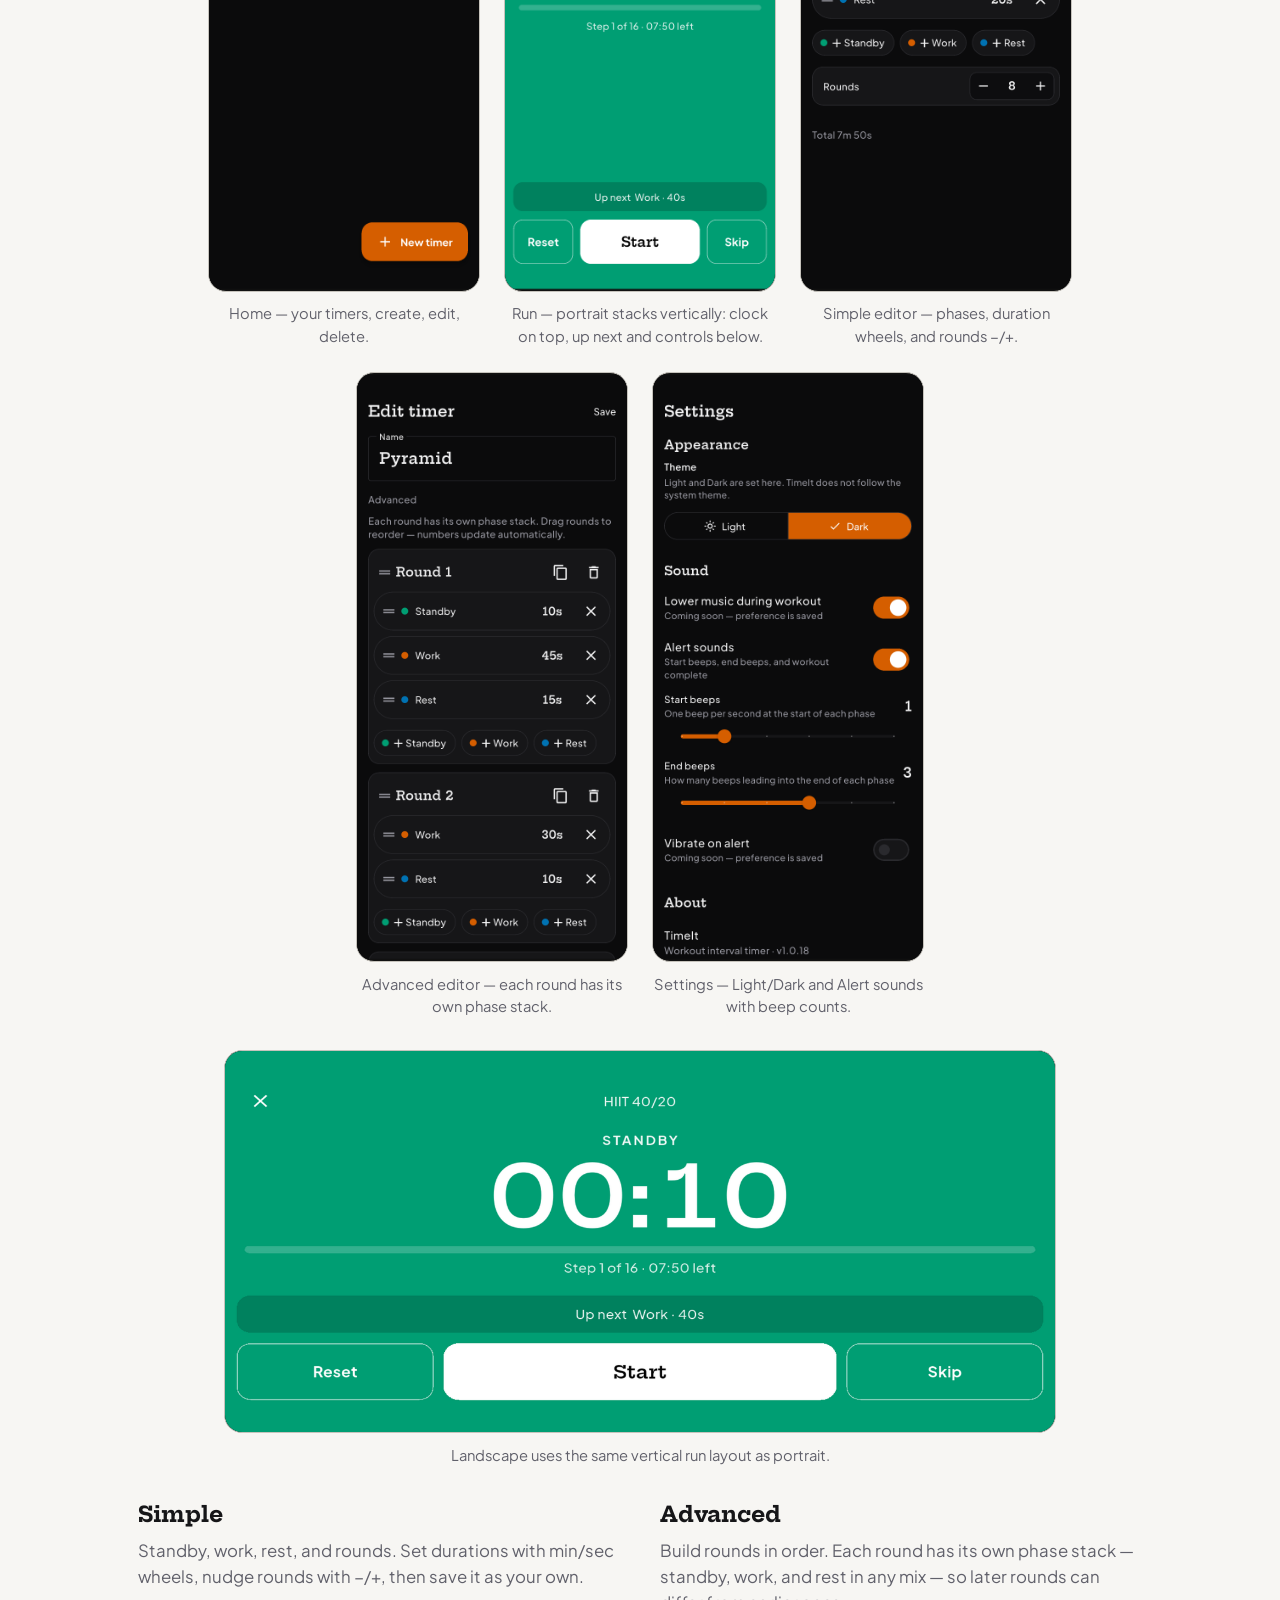
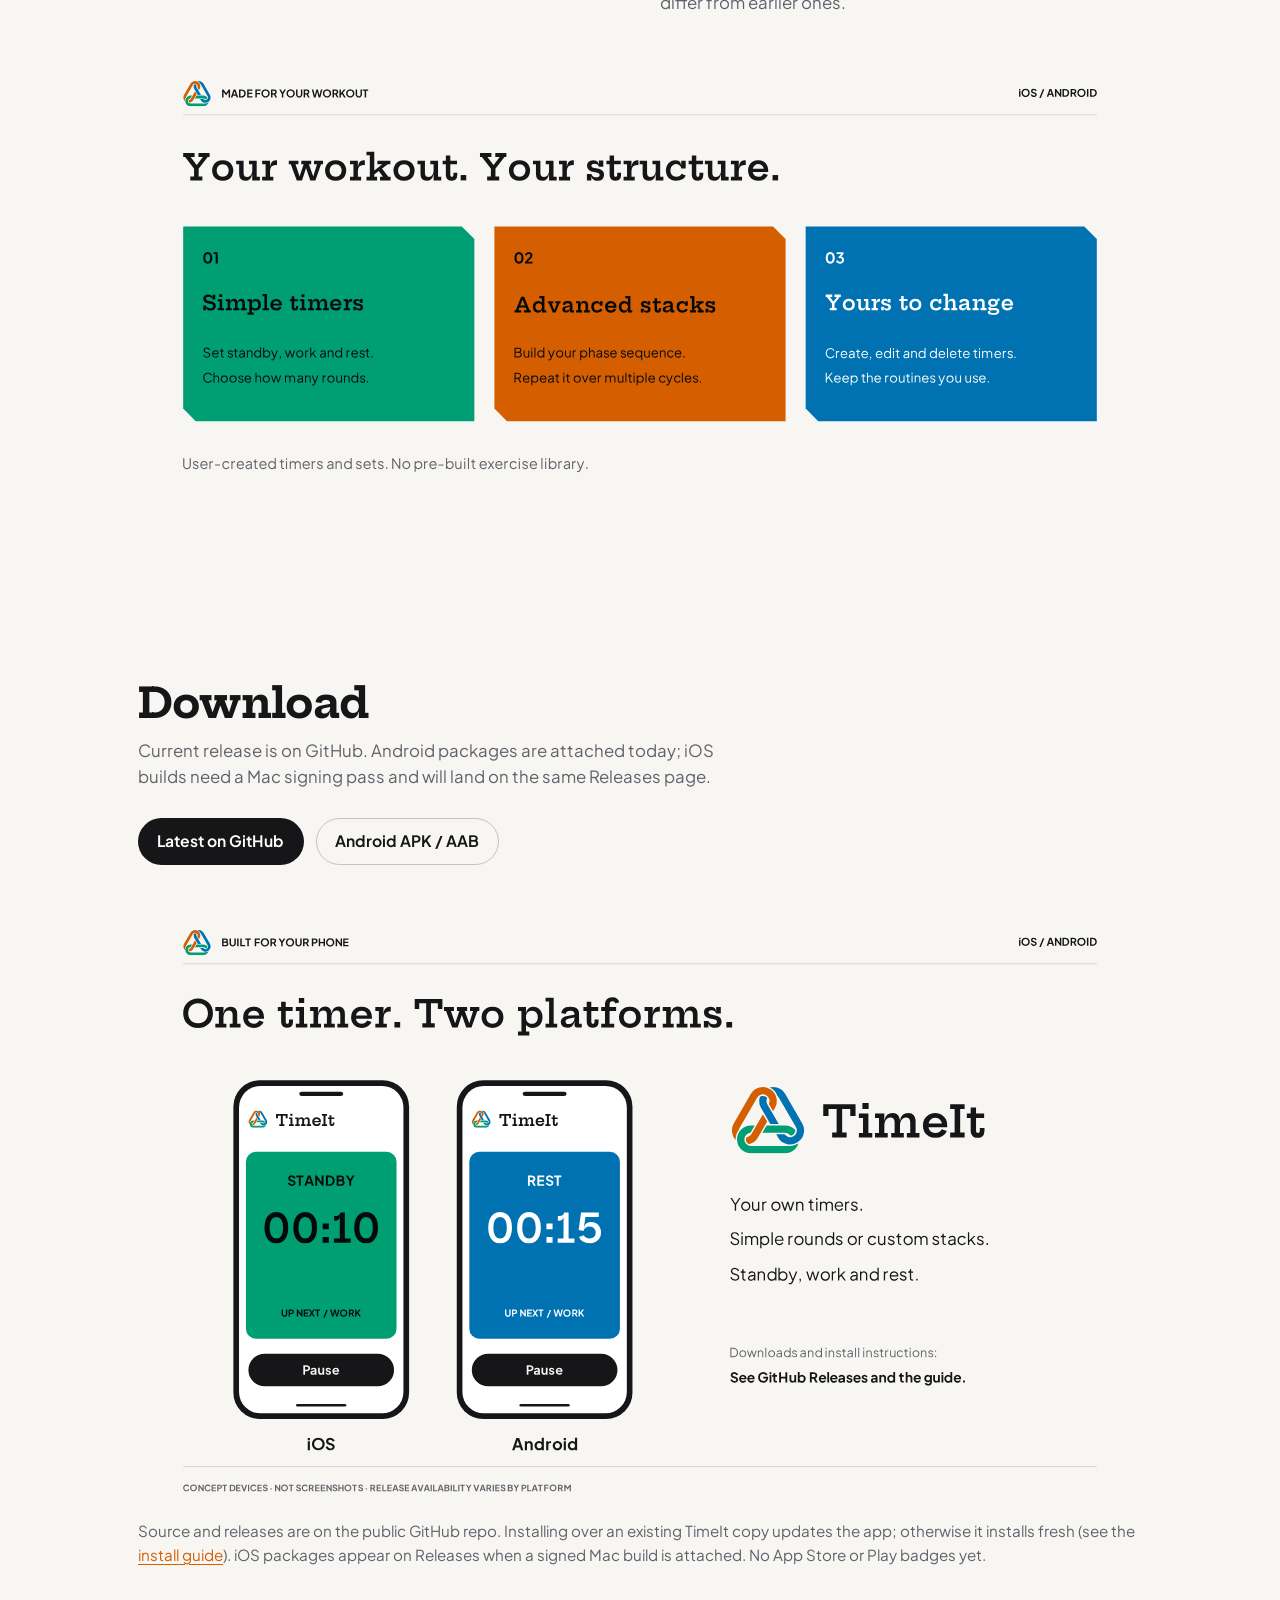
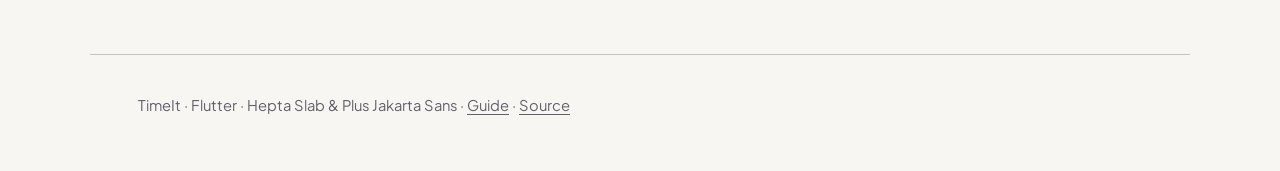
==== commit 9b38cbdb: "Refresh docs screenshots and guide for wheels, rounds, and alert settings. Also tighten run-screen l" ====
--- a/docs/index.html
+++ b/docs/index.html
@@ -102,7 +102,7 @@
       </figure>
       <figure class="shot-figure shot-portrait">
         <img src="assets/timeit/Screenshots/05-editor-simple.svg" alt="Simple timer editor with standby, work, rest, and rounds." width="1272" height="2772" />
-        <figcaption>Simple editor — standby, work, rest, and rounds.</figcaption>
+        <figcaption>Simple editor — phases, duration wheels, and rounds −/+.</figcaption>
       </figure>
     </div>
 
@@ -113,7 +113,7 @@
       </figure>
       <figure class="shot-figure shot-portrait">
         <img src="assets/timeit/Screenshots/04-settings.svg" alt="Settings with Light and Dark theme and sound toggles." width="1272" height="2772" />
-        <figcaption>Settings — appearance and sound preferences.</figcaption>
+        <figcaption>Settings — Light/Dark and Alert sounds with beep counts.</figcaption>
       </figure>
     </div>
 
@@ -125,7 +125,7 @@
     <div class="modes">
       <div>
         <h3>Simple</h3>
-        <p>Standby, work, rest, and rounds. Build a classic HIIT or Tabata-style timer in a few taps, then save it as your own.</p>
+        <p>Standby, work, rest, and rounds. Set durations with min/sec wheels, nudge rounds with −/+, then save it as your own.</p>
       </div>
       <div>
         <h3>Advanced</h3>
--- a/docs/site.css
+++ b/docs/site.css
@@ -216,7 +216,12 @@
   border-radius: 12px;
 }
 
+/* App page + guide: each shot stacks and centers its image + caption. */
 .shot-figure {
+  display: flex;
+  flex-direction: column;
+  align-items: center;
+  text-align: center;
   margin: 2rem 0 0;
   padding: 0;
 }
@@ -240,6 +245,11 @@
   max-width: min(100%, 17rem);
 }
 
+.shot-figure.shot-wide {
+  margin-left: auto;
+  margin-right: auto;
+}
+
 .shot-figure.shot-wide img,
 .shot-figure.shot-wide object,
 .shot-figure.shot-wide svg {
@@ -253,12 +263,8 @@
   max-width: 36rem;
 }
 
-/* Guide: center shots; portraits at half the previous display width. */
+/* Guide: portraits at half the previous display width. */
 .guide-wrap .shot-figure {
-  display: flex;
-  flex-direction: column;
-  align-items: center;
-  text-align: center;
   margin-left: auto;
   margin-right: auto;
 }
@@ -280,16 +286,18 @@
   max-width: 36rem;
 }
 
+/* Center each screenshot band as a group (3, then 2, then landscape). */
 .shot-row {
   display: flex;
   flex-wrap: wrap;
+  justify-content: center;
   gap: 1.5rem;
   margin-top: 1.5rem;
 }
 
 .shot-row .shot-figure {
   margin: 0;
-  flex: 1 1 16rem;
+  flex: 0 1 17rem;
 }
 
 .cta-row {
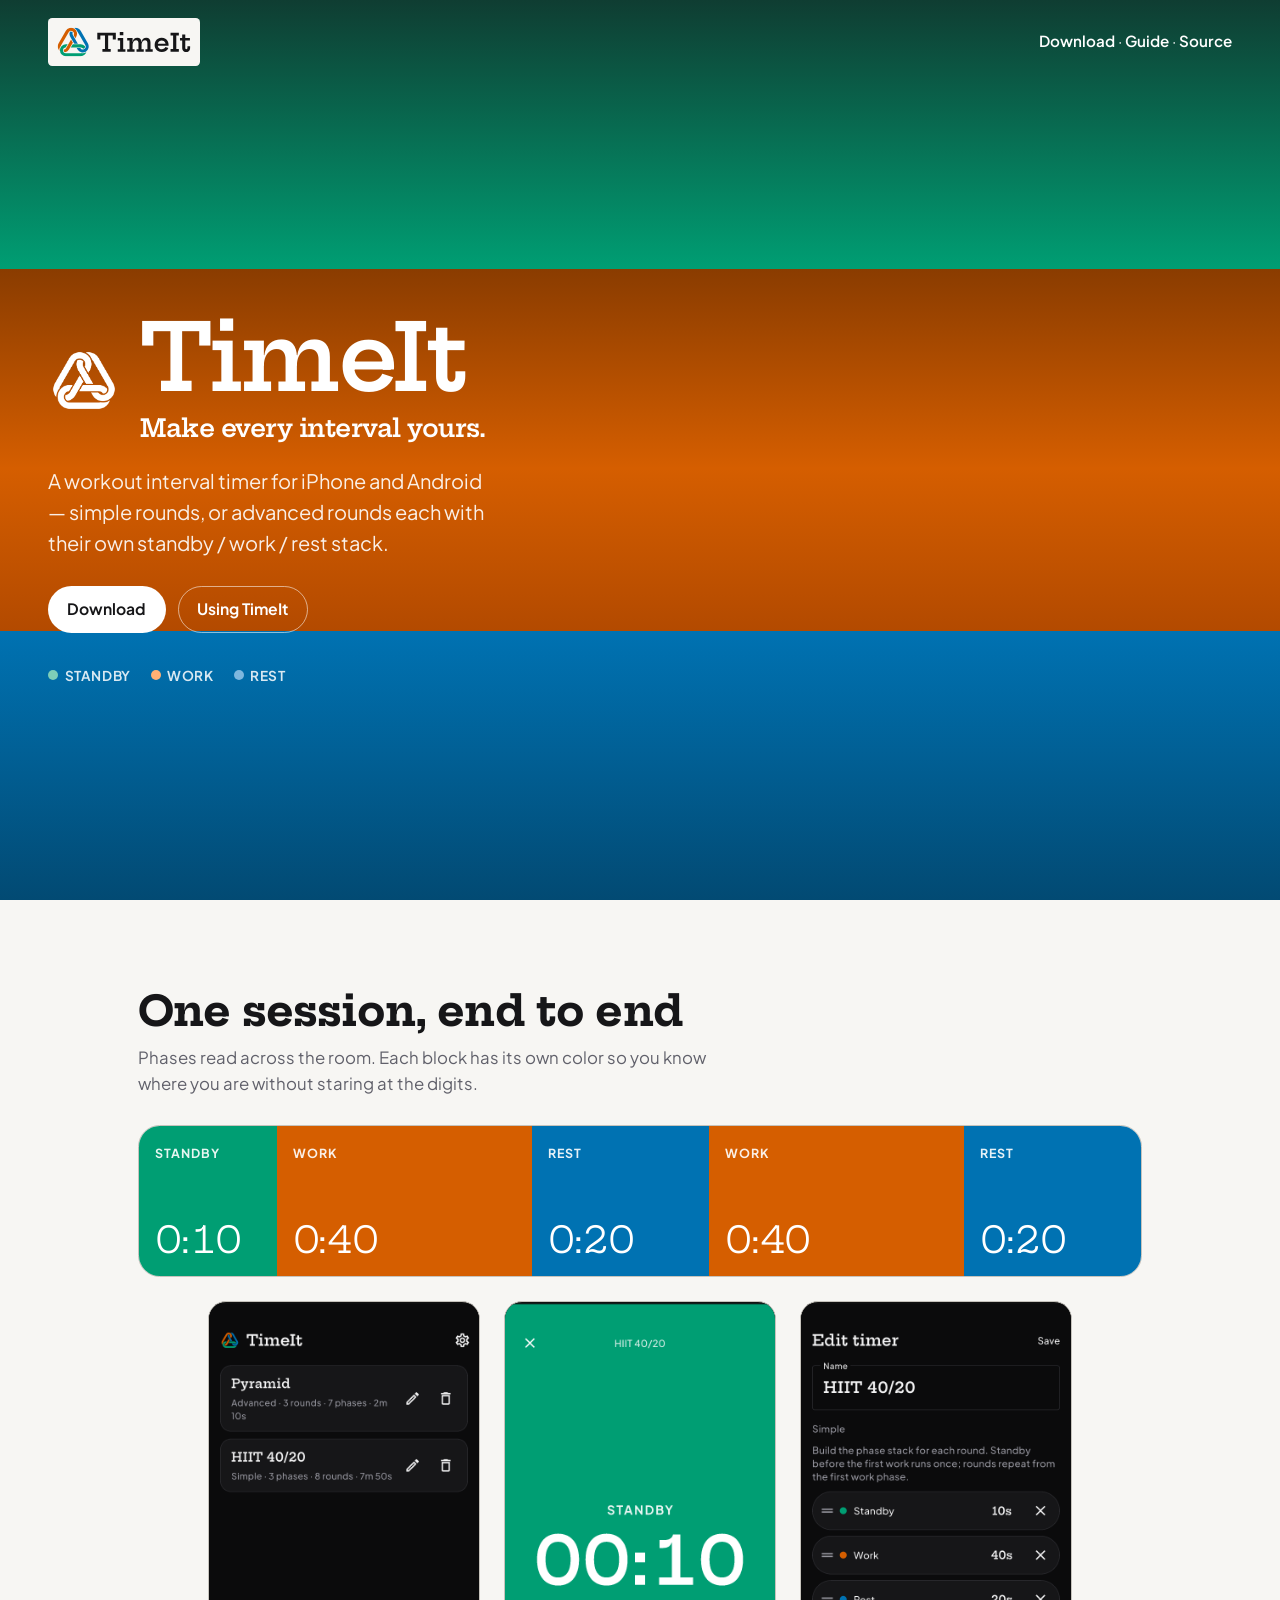
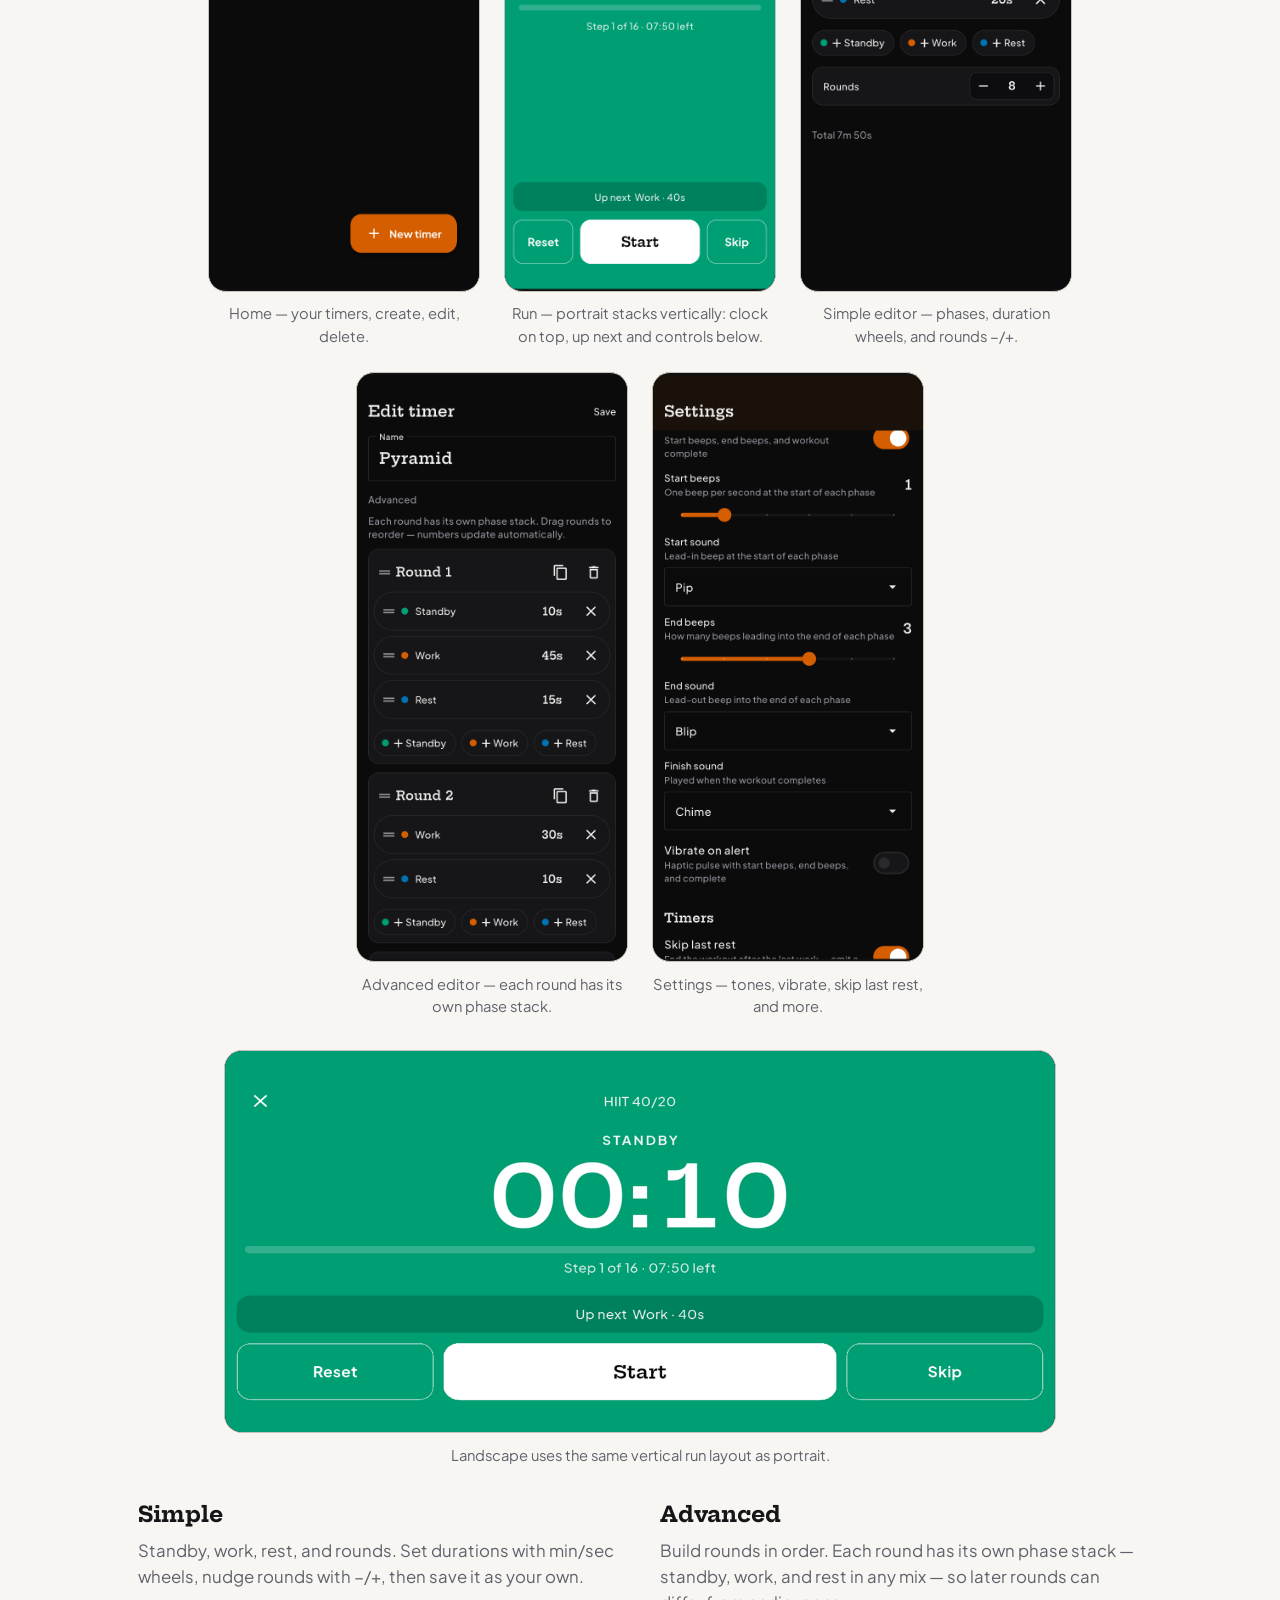
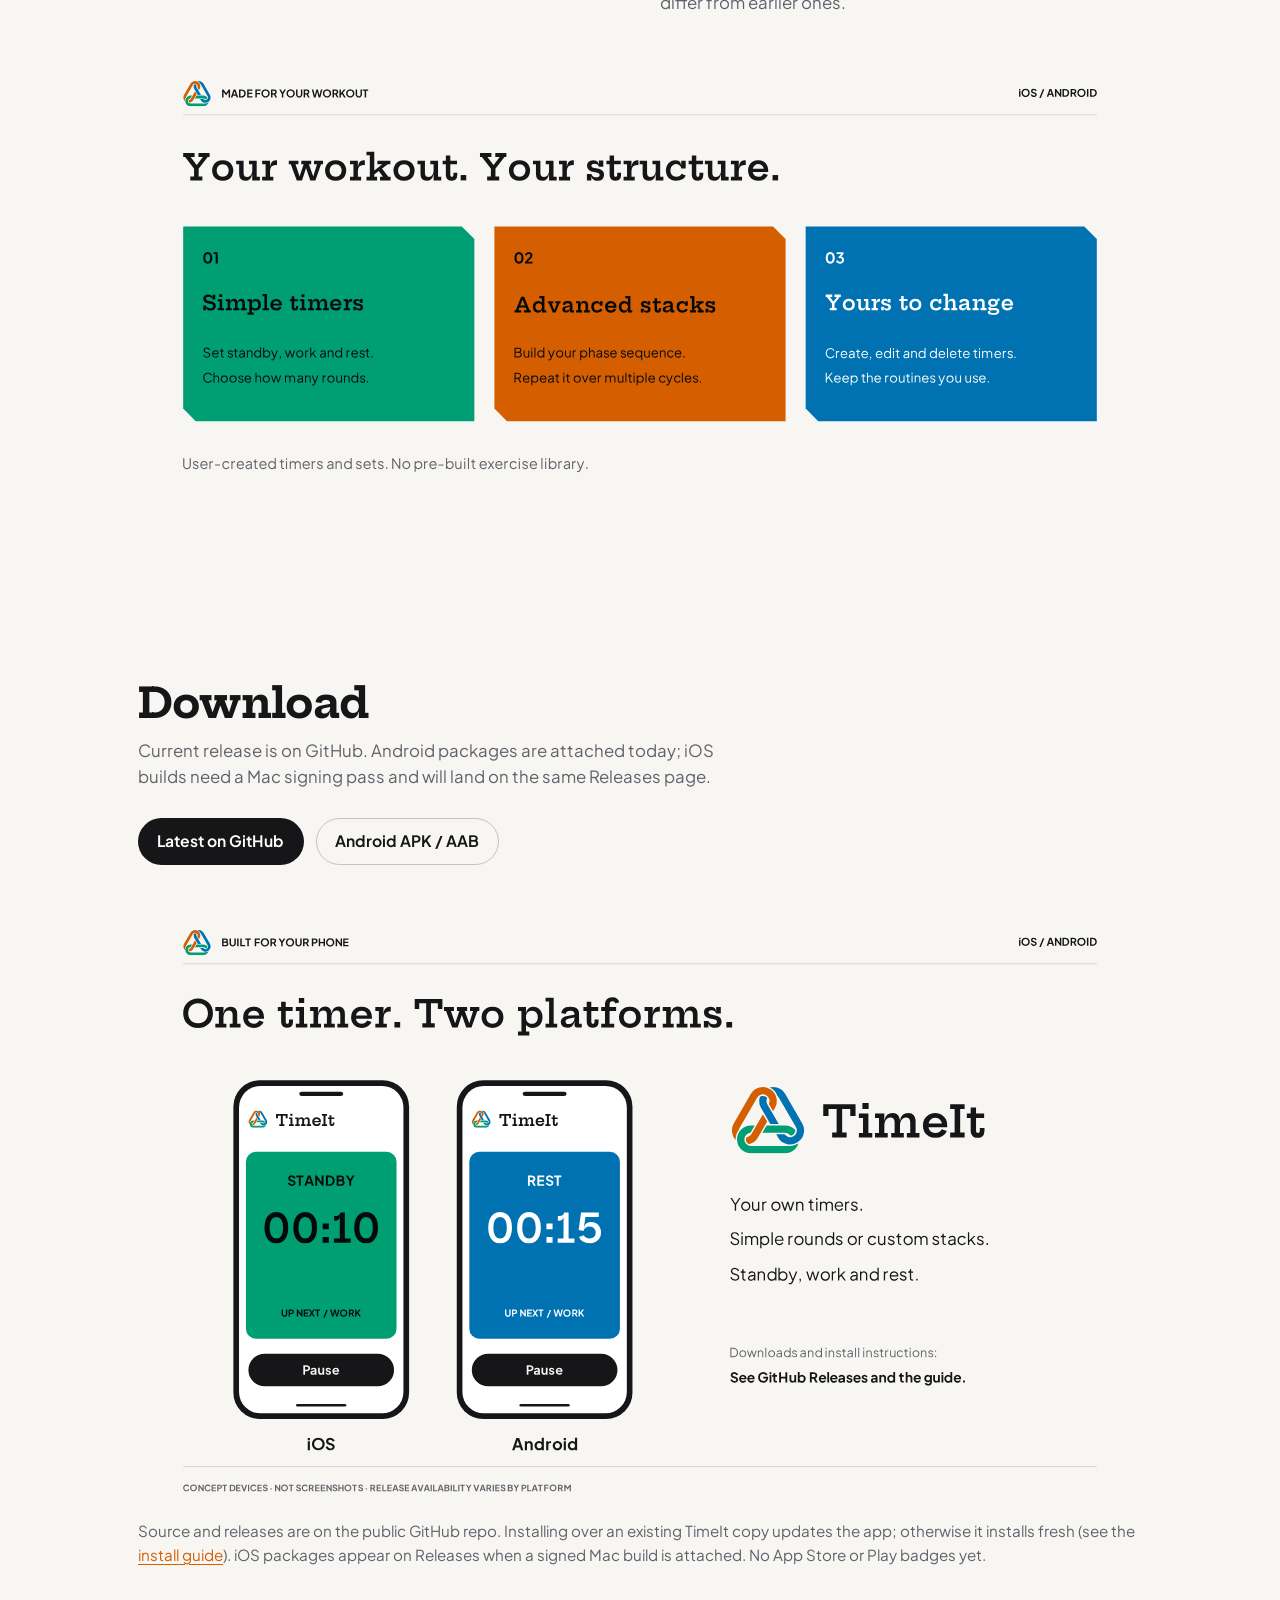
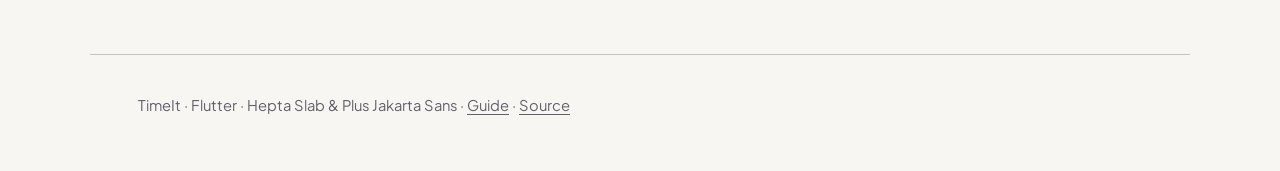
==== commit 4607e191: "Add settings for tones, haptics, skip-last-rest, and delete confirm. Also edge-scroll while reorderi" ====
--- a/docs/index.html
+++ b/docs/index.html
@@ -112,8 +112,8 @@
         <figcaption>Advanced editor — each round has its own phase stack.</figcaption>
       </figure>
       <figure class="shot-figure shot-portrait">
-        <img src="assets/timeit/Screenshots/04-settings.svg" alt="Settings with Light and Dark theme and sound toggles." width="1272" height="2772" />
-        <figcaption>Settings — Light/Dark and Alert sounds with beep counts.</figcaption>
+        <img src="assets/timeit/Screenshots/04-settings.svg" alt="Settings with theme, beep counts, sound tone dropdowns, and timer preferences." width="1272" height="2772" />
+        <figcaption>Settings — tones, vibrate, skip last rest, and more.</figcaption>
       </figure>
     </div>
 
